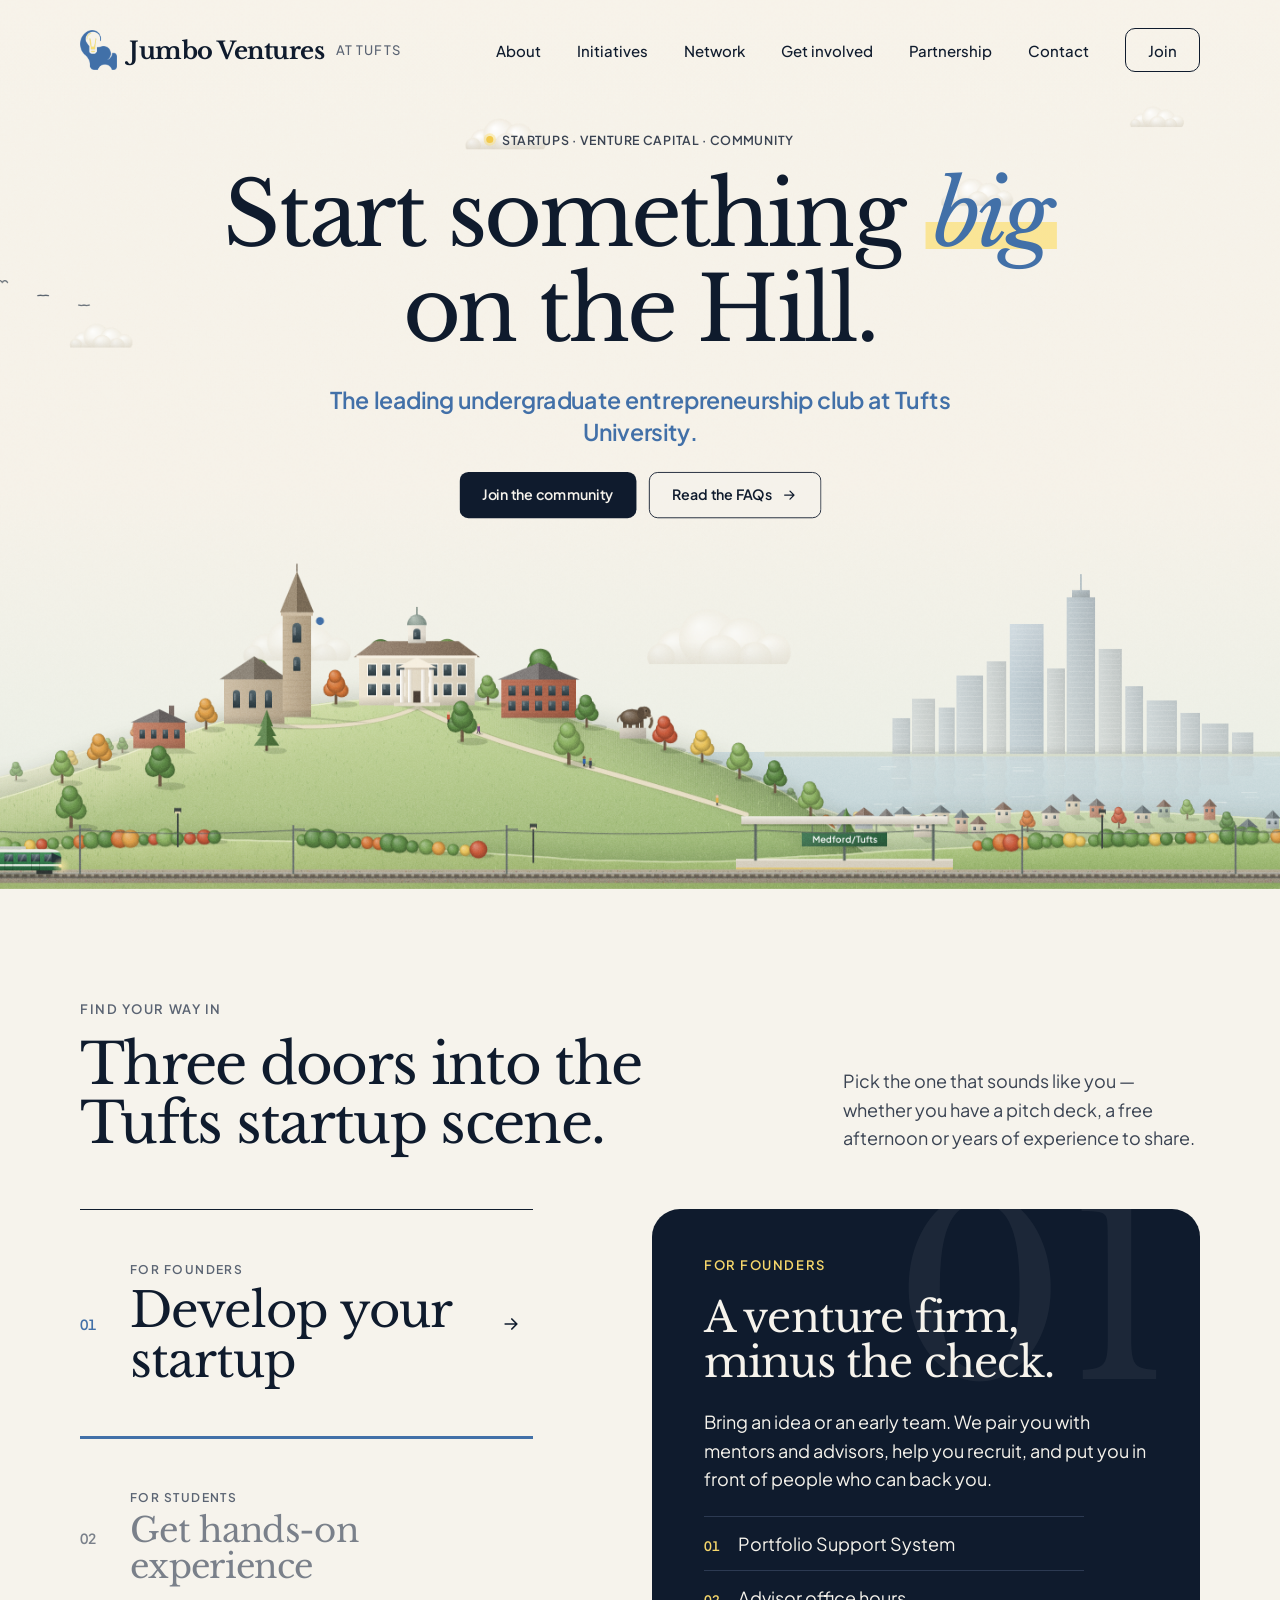
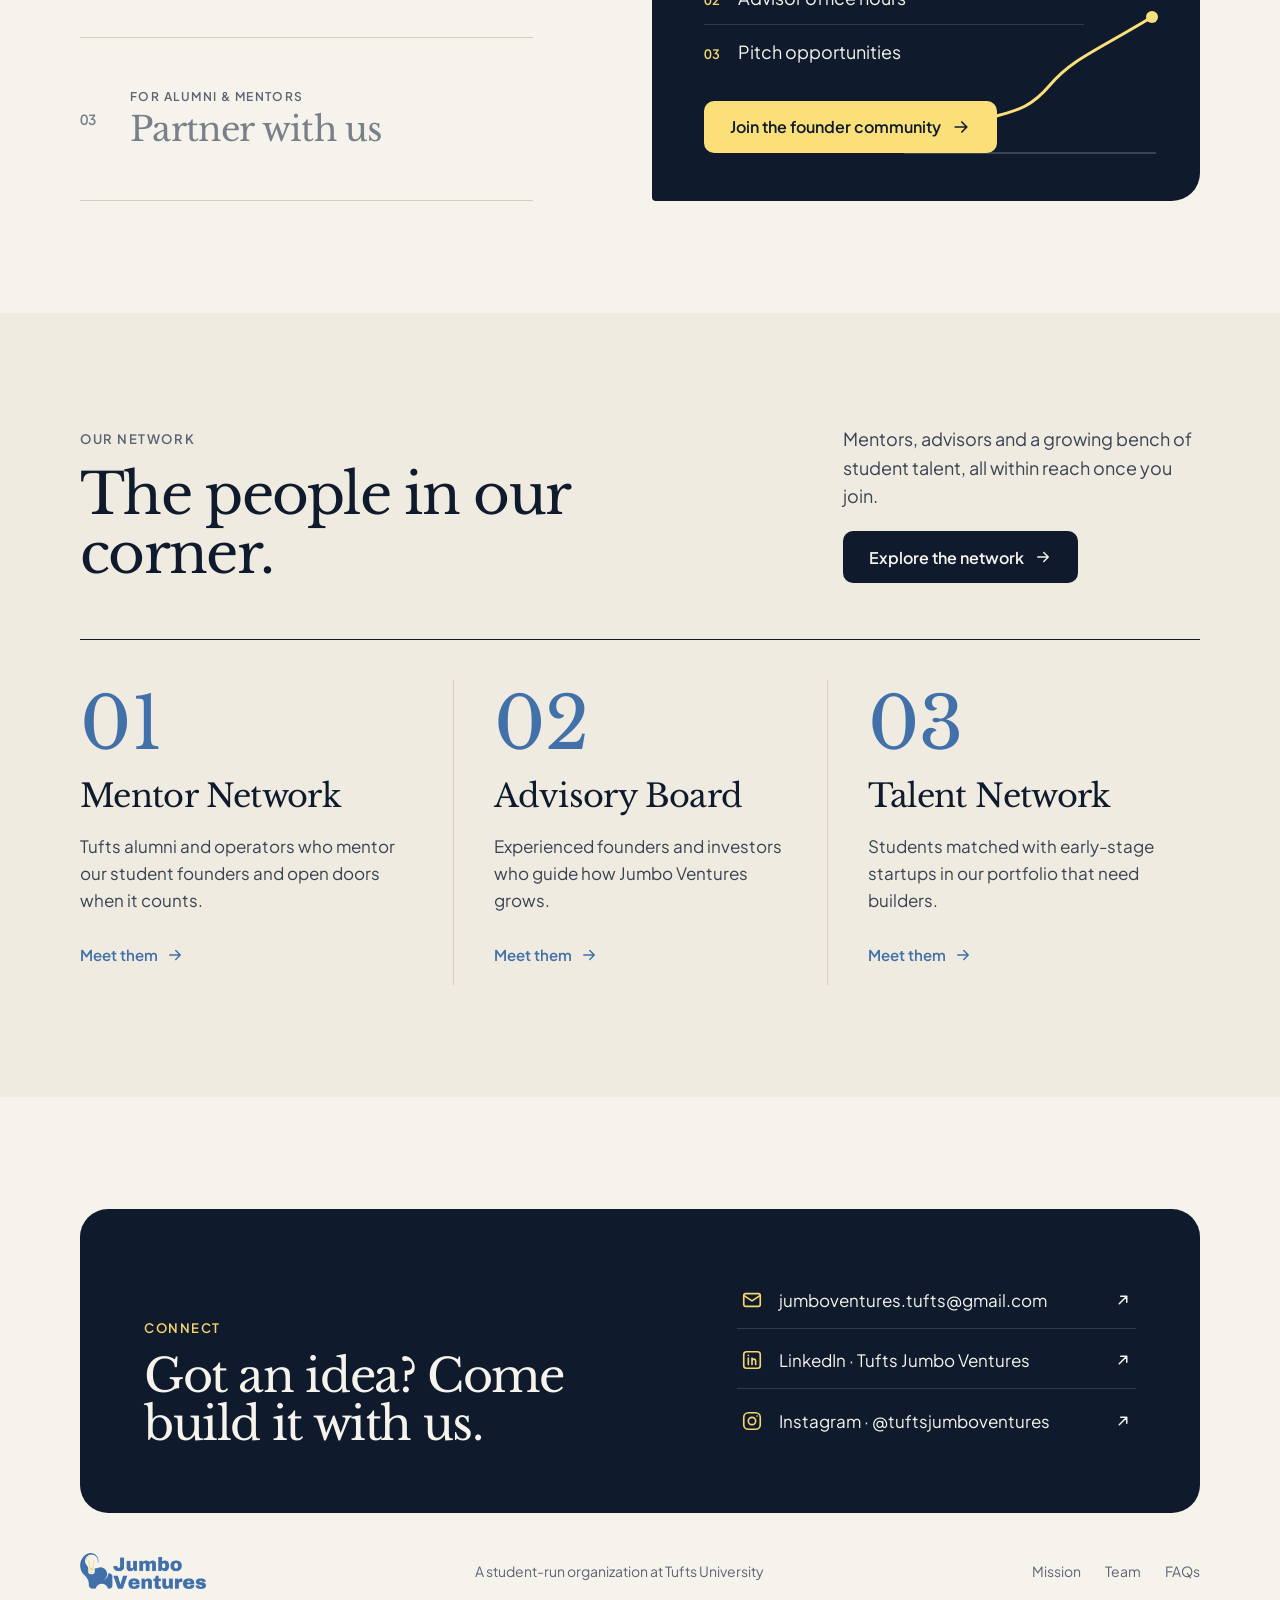
==== index.html @ 6f0d740e "Launch redesigned Jumbo Ventures site Animated home page with the Tufts landscape hero, FAQ page and" ====
<!doctype html>
<html lang="en">
<head>
<meta charset="utf-8">
<meta name="viewport" content="width=device-width, initial-scale=1">
<title>Jumbo Ventures — Start something big on the Hill</title>
<meta name="description" content="Jumbo Ventures is the leading undergraduate entrepreneurship club at Tufts University.">
<meta property="og:title" content="Jumbo Ventures">
<meta property="og:description" content="The leading undergraduate entrepreneurship club at Tufts University.">
<link rel="icon" type="image/png" href="assets/jv-mark.png">
<link rel="preconnect" href="https://fonts.googleapis.com">
<link rel="preconnect" href="https://fonts.gstatic.com" crossorigin>
<link rel="stylesheet" href="https://fonts.googleapis.com/css2?family=Libre+Baskerville:ital,wght@0,400;0,700;1,400&family=Plus+Jakarta+Sans:wght@400;500;600;700&display=swap">
<link rel="stylesheet" href="assets/styles.css">
</head>
<body>

<header class="site-header overlay fade">
<a class="brand" href="index.html"><img src="assets/jv-mark.png" alt="" width="37" height="40"><span class="brand-name">Jumbo Ventures</span><span class="brand-tag">at Tufts</span></a>
<button class="menu-btn" type="button" aria-label="Menu" aria-expanded="false" aria-controls="site-nav"><svg width="20" height="20" viewBox="0 0 24 24" fill="none" stroke="currentColor" stroke-width="2" stroke-linecap="round" aria-hidden="true"><path d="M4 8h16M4 16h16"/></svg></button>
<nav class="nav" id="site-nav" aria-label="Primary">
<a href="https://www.jumboventurestufts.org/about/mission">About</a>
<a href="https://www.jumboventurestufts.org/initatives/fireside-chats">Initiatives</a>
<a href="network.html">Network</a>
<a href="faq.html">Get involved</a>
<a href="https://www.jumboventurestufts.org/partnership/partnering-with-jumbo-ventures">Partnership</a>
<a href="#connect">Contact</a>
<a class="nav-cta" href="#paths">Join</a>
</nav>
</header>

<main>
<section class="hero" aria-label="Introduction">
<div class="hero-stage">
<div class="scene-wrap"><canvas id="scene" role="img" aria-label="Illustration: Tufts' Walnut Hill in early fall with Goddard Chapel, Ballou Hall and the Jumbo statue, students walking the paths, the Boston skyline reflected in the river, and a Green Line trolley pulling into Medford/Tufts"></canvas></div>
<div class="hero-copy">
<div class="hero-eyebrow rise" style="animation-delay: .1s;"><span class="dot"></span>Startups · Venture capital · Community</div>
<h1><span class="word rise" style="animation-delay: .2s;">Start&nbsp;</span><span class="word rise" style="animation-delay: .3s;">something&nbsp;</span><span class="word rise big" style="animation-delay: .42s;">big</span><br><span class="roller rise" style="animation-delay: .6s;" aria-hidden="true"><span class="roller-track"><span>on the Hill.</span><span>at Tufts.</span><span>in your dorm room.</span><span>in Boston.</span><span>between classes.</span><span>on the Hill.</span></span></span><span class="sr-only" id="roller-live" aria-live="polite">on the Hill.</span></h1>
<p class="hero-sub rise" style="animation-delay: .9s;">The leading undergraduate entrepreneurship club at Tufts University.</p>
<div class="cta-row rise" style="animation-delay: 1.05s;">
<a class="btn btn-dark" href="#paths">Join the community</a>
<a class="btn btn-ghost" href="faq.html">Read the FAQs <svg width="18" height="18" viewBox="0 0 24 24" fill="none" stroke="currentColor" stroke-width="2" stroke-linecap="round" stroke-linejoin="round" aria-hidden="true"><path d="M5 12h14M13 6l6 6-6 6"/></svg></a>
</div>
</div>
</div>
</section>

<section class="section" id="paths" aria-labelledby="paths-title">
<div class="section-head">
<div>
<div class="eyebrow">Find your way in</div>
<h2 class="display h2" id="paths-title">Three doors into the Tufts startup scene.</h2>
</div>
<div><p class="lede">Pick the one that sounds like you — whether you have a pitch deck, a free afternoon or years of experience to share.</p></div>
</div>
<div class="paths-grid">
<div class="path-list" role="tablist" aria-label="Who you are">
<button class="path-row is-active" type="button" role="tab" id="tab-0" aria-controls="panel-0" aria-selected="true"><span class="num">01</span><span class="labels"><span class="who">For founders</span><span class="title">Develop your startup</span></span><span class="arrow"><svg width="20" height="20" viewBox="0 0 24 24" fill="none" stroke="currentColor" stroke-width="2" stroke-linecap="round" stroke-linejoin="round" aria-hidden="true"><path d="M5 12h14M13 6l6 6-6 6"/></svg></span><span class="bar"></span></button>
<button class="path-row" type="button" role="tab" id="tab-1" aria-controls="panel-1" aria-selected="false" tabindex="-1"><span class="num">02</span><span class="labels"><span class="who">For students</span><span class="title">Get hands-on experience</span></span><span class="arrow"><svg width="20" height="20" viewBox="0 0 24 24" fill="none" stroke="currentColor" stroke-width="2" stroke-linecap="round" stroke-linejoin="round" aria-hidden="true"><path d="M5 12h14M13 6l6 6-6 6"/></svg></span><span class="bar"></span></button>
<button class="path-row" type="button" role="tab" id="tab-2" aria-controls="panel-2" aria-selected="false" tabindex="-1"><span class="num">03</span><span class="labels"><span class="who">For alumni &amp; mentors</span><span class="title">Partner with us</span></span><span class="arrow"><svg width="20" height="20" viewBox="0 0 24 24" fill="none" stroke="currentColor" stroke-width="2" stroke-linecap="round" stroke-linejoin="round" aria-hidden="true"><path d="M5 12h14M13 6l6 6-6 6"/></svg></span><span class="bar"></span></button>
</div>
<div class="path-panels">
<div class="panel panel-0 is-active" id="panel-0" role="tabpanel" aria-labelledby="tab-0">
<span class="bignum" aria-hidden="true">01</span>
<svg class="art" aria-hidden="true" width="260" height="150" viewBox="0 0 260 150"><path class="draw" d="M4 140 C 40 132, 60 120, 86 112 S 128 104, 150 78 S 196 44, 252 10" fill="none" stroke="#FBE07A" stroke-width="3" stroke-linecap="round"/><circle cx="252" cy="10" r="6" fill="#FBE07A"/><path class="draw" d="M4 146 H 256" fill="none" stroke="rgba(246,243,236,0.25)" stroke-width="1.5"/></svg>
<div class="kicker">For founders</div>
<h3>A venture firm, minus the check.</h3>
<p>Bring an idea or an early team. We pair you with mentors and advisors, help you recruit, and put you in front of people who can back you.</p>
<ul><li><span>01</span>Portfolio Support System</li><li><span>02</span>Advisor office hours</li><li><span>03</span>Pitch opportunities</li></ul>
<a class="btn" href="https://www.jumboventurestufts.org/get-involved/founder-community">Join the founder community <svg width="20" height="20" viewBox="0 0 24 24" fill="none" stroke="currentColor" stroke-width="2" stroke-linecap="round" stroke-linejoin="round" aria-hidden="true"><path d="M5 12h14M13 6l6 6-6 6"/></svg></a>
</div>
<div class="panel panel-1" id="panel-1" role="tabpanel" aria-labelledby="tab-1" hidden>
<span class="bignum" aria-hidden="true">02</span>
<svg class="art" aria-hidden="true" width="260" height="150" viewBox="0 0 260 150"><g fill="none" stroke="#0F1B2D" stroke-width="2" stroke-linecap="round"><path class="draw" d="M30 110 L100 50 L170 96 L236 36"/><path class="draw" d="M100 50 L150 20 M170 96 L210 130 M30 110 L70 140"/></g><g fill="#0F1B2D"><circle cx="30" cy="110" r="7"/><circle cx="100" cy="50" r="9"/><circle cx="170" cy="96" r="7"/><circle cx="236" cy="36" r="10"/><circle cx="150" cy="20" r="5"/><circle cx="210" cy="130" r="5"/><circle cx="70" cy="140" r="5"/></g><circle cx="236" cy="36" r="4" fill="#FBE07A"/></svg>
<div class="kicker">For students</div>
<h3>Learn by building with real startups.</h3>
<p>Not ready to found? Join the Talent Network and get matched with early-stage companies in our portfolio that need designers, engineers and operators.</p>
<ul><li><span>01</span>Talent Network matching</li><li><span>02</span>Workshops &amp; Fireside Chats</li><li><span>03</span>Trips to startup hubs</li></ul>
<a class="btn" href="https://www.jumboventurestufts.org/initatives/talent-network">Join the talent network <svg width="20" height="20" viewBox="0 0 24 24" fill="none" stroke="currentColor" stroke-width="2" stroke-linecap="round" stroke-linejoin="round" aria-hidden="true"><path d="M5 12h14M13 6l6 6-6 6"/></svg></a>
</div>
<div class="panel panel-2" id="panel-2" role="tabpanel" aria-labelledby="tab-2" hidden>
<span class="bignum" aria-hidden="true">03</span>
<svg class="art" aria-hidden="true" width="260" height="150" viewBox="0 0 260 150"><g fill="none" stroke-linecap="round"><path class="draw" d="M24 120 C 70 20, 190 20, 236 120" stroke="#FBE07A" stroke-width="3"/><path class="draw" d="M10 128 H 250" stroke="rgba(255,255,255,0.35)" stroke-width="1.5"/></g><circle cx="24" cy="120" r="9" fill="#F6F3EC"/><circle cx="236" cy="120" r="9" fill="#F6F3EC"/><circle cx="130" cy="45" r="5" fill="#FBE07A"/></svg>
<div class="kicker">For alumni &amp; mentors</div>
<h3>Be the bridge you wish you had.</h3>
<p>Share what you have learned: speak at a Fireside Chat, advise a student team, or join our Mentor Network and Advisory Board.</p>
<ul><li><span>01</span>Mentor Network</li><li><span>02</span>Advisory Board</li><li><span>03</span>Speaking &amp; hosting</li></ul>
<a class="btn" href="https://www.jumboventurestufts.org/partnership/partnering-with-jumbo-ventures">Partner with Jumbo Ventures <svg width="20" height="20" viewBox="0 0 24 24" fill="none" stroke="currentColor" stroke-width="2" stroke-linecap="round" stroke-linejoin="round" aria-hidden="true"><path d="M5 12h14M13 6l6 6-6 6"/></svg></a>
</div>
</div>
</div>
</section>

<section class="section" style="background: var(--sand);" aria-labelledby="network-title">
<div class="section-head">
<div>
<div class="eyebrow">Our network</div>
<h2 class="display h2" id="network-title">The people in our corner.</h2>
</div>
<div>
<p class="lede">Mentors, advisors and a growing bench of student talent, all within reach once you join.</p>
<a class="btn btn-dark" href="network.html">Explore the network <svg width="18" height="18" viewBox="0 0 24 24" fill="none" stroke="currentColor" stroke-width="2" stroke-linecap="round" stroke-linejoin="round" aria-hidden="true"><path d="M5 12h14M13 6l6 6-6 6"/></svg></a>
</div>
</div>
<div class="network-cols">
<a class="network-col" href="network.html"><span class="n">01</span><span class="name">Mentor Network</span><span class="desc">Tufts alumni and operators who mentor our student founders and open doors when it counts.</span><span class="more">Meet them <svg width="18" height="18" viewBox="0 0 24 24" fill="none" stroke="currentColor" stroke-width="2" stroke-linecap="round" stroke-linejoin="round" aria-hidden="true"><path d="M5 12h14M13 6l6 6-6 6"/></svg></span></a>
<a class="network-col" href="network.html"><span class="n">02</span><span class="name">Advisory Board</span><span class="desc">Experienced founders and investors who guide how Jumbo Ventures grows.</span><span class="more">Meet them <svg width="18" height="18" viewBox="0 0 24 24" fill="none" stroke="currentColor" stroke-width="2" stroke-linecap="round" stroke-linejoin="round" aria-hidden="true"><path d="M5 12h14M13 6l6 6-6 6"/></svg></span></a>
<a class="network-col" href="network.html"><span class="n">03</span><span class="name">Talent Network</span><span class="desc">Students matched with early-stage startups in our portfolio that need builders.</span><span class="more">Meet them <svg width="18" height="18" viewBox="0 0 24 24" fill="none" stroke="currentColor" stroke-width="2" stroke-linecap="round" stroke-linejoin="round" aria-hidden="true"><path d="M5 12h14M13 6l6 6-6 6"/></svg></span></a>
</div>
</section>

<div class="spacer-top"></div>
<section class="band" id="connect" aria-labelledby="connect-title">
<div>
<div class="eyebrow">Connect</div>
<h2 class="display" id="connect-title">Got an idea? Come build it with us.</h2>
</div>
<div>
<a href="mailto:jumboventures.tufts@gmail.com"><svg width="22" height="22" viewBox="0 0 24 24" fill="none" stroke="#F5D66B" stroke-width="1.8" stroke-linecap="round" stroke-linejoin="round" aria-hidden="true"><rect x="3" y="5" width="18" height="14" rx="2"/><path d="M3 7l9 6 9-6"/></svg><span>jumboventures.tufts@gmail.com</span><svg width="18" height="18" viewBox="0 0 24 24" fill="none" stroke="currentColor" stroke-width="2" stroke-linecap="round" stroke-linejoin="round" aria-hidden="true"><path d="M7 17L17 7M9 7h8v8"/></svg></a>
<a href="https://www.linkedin.com/company/tufts-jumbo-ventures/"><svg width="22" height="22" viewBox="0 0 24 24" fill="none" stroke="#F5D66B" stroke-width="1.8" stroke-linecap="round" stroke-linejoin="round" aria-hidden="true"><rect x="3" y="3" width="18" height="18" rx="3"/><path d="M8 10v7M8 7v.01M12 17v-4a2 2 0 0 1 4 0v4M12 10v7"/></svg><span>LinkedIn · Tufts Jumbo Ventures</span><svg width="18" height="18" viewBox="0 0 24 24" fill="none" stroke="currentColor" stroke-width="2" stroke-linecap="round" stroke-linejoin="round" aria-hidden="true"><path d="M7 17L17 7M9 7h8v8"/></svg></a>
<a href="https://www.instagram.com/tuftsjumboventures/"><svg width="22" height="22" viewBox="0 0 24 24" fill="none" stroke="#F5D66B" stroke-width="1.8" stroke-linecap="round" stroke-linejoin="round" aria-hidden="true"><rect x="3" y="3" width="18" height="18" rx="5"/><circle cx="12" cy="12" r="4"/><path d="M17.5 6.5v.01"/></svg><span>Instagram · @tuftsjumboventures</span><svg width="18" height="18" viewBox="0 0 24 24" fill="none" stroke="currentColor" stroke-width="2" stroke-linecap="round" stroke-linejoin="round" aria-hidden="true"><path d="M7 17L17 7M9 7h8v8"/></svg></a>
</div>
</section>
</main>

<footer class="site-footer">
<img src="assets/jv-logo.png" alt="Jumbo Ventures" width="126" height="36">
<span>A student-run organization at Tufts University</span>
<nav aria-label="Footer"><a href="https://www.jumboventurestufts.org/about/mission">Mission</a><a href="https://www.jumboventurestufts.org/about/team">Team</a><a href="faq.html">FAQs</a></nav>
</footer>

<script src="assets/scene.js"></script>
<script src="assets/site.js"></script>
</body>
</html>
---- assets/styles.css ----
/* Jumbo Ventures — shared styles */
:root {
  --ink: #0F1B2D;
  --ivory: #F6F3EC;
  --paper: #FFFFFF;
  --sand: #EFEBE1;
  --muted: #3A4352;
  --sub: #5B6473;
  --faint: #7A808A;
  --line: #D6CFBF;
  --line-soft: #E2DCCF;
  --accent: #4270A8;
  --accent-hover: #2F5585;
  --yellow: #FBE07A;
  --yellow-ink: #F5D66B;
  --serif: 'Libre Baskerville', Georgia, serif;
  --sans: 'Object Sans', 'Plus Jakarta Sans', system-ui, sans-serif;
  --gutter: 80px;
}
@media (max-width: 900px) { :root { --gutter: 20px; } }

*, *::before, *::after { box-sizing: border-box; }
html { scroll-behavior: smooth; }
body { margin: 0; background: var(--ivory); color: var(--ink); font-family: var(--sans); -webkit-font-smoothing: antialiased; }
a { color: var(--accent); }
a:hover { color: var(--accent-hover); }
img { display: block; max-width: 100%; }
button { font-family: inherit; }
:focus-visible { outline: 3px solid var(--accent); outline-offset: 3px; border-radius: 4px; }
.sr-only { position: absolute; width: 1px; height: 1px; overflow: hidden; clip: rect(0 0 0 0); white-space: nowrap; }

/* ---------- motion ---------- */
@keyframes jvRise { from { opacity: 0; transform: translateY(28px); } to { opacity: 1; transform: none; } }
@keyframes jvFade { from { opacity: 0; } to { opacity: 1; } }
@keyframes jvPanel { from { opacity: 0; transform: translateY(18px) scale(.985); } to { opacity: 1; transform: none; } }
@keyframes jvDraw { to { stroke-dashoffset: 0; } }
.rise { animation: jvRise .9s cubic-bezier(.2,.7,.2,1) both; }
.fade { animation: jvFade 1.4s ease both; }
.draw { stroke-dasharray: 440; stroke-dashoffset: 440; }
.panel.is-active .draw { animation: jvDraw 1.6s cubic-bezier(.4,0,.2,1) .15s forwards; }
@media (prefers-reduced-motion: reduce) {
  .rise, .fade, .panel { animation: none !important; }
  .draw { stroke-dashoffset: 0; }
  .panel.is-active .draw { animation: none; }
  html { scroll-behavior: auto; }
}

/* ---------- header ---------- */
.site-header { position: relative; z-index: 10; display: flex; align-items: center; justify-content: space-between; padding: 28px var(--gutter); }
.site-header.overlay { position: absolute; top: 0; left: 0; right: 0; }
.site-header.ruled { border-bottom: 1px solid var(--line-soft); }
.brand { display: flex; align-items: center; gap: 12px; text-decoration: none; color: var(--ink); }
.brand:hover { color: var(--ink); }
.brand img { width: 37px; height: 40px; }
.brand-name { font-family: var(--serif); font-size: 24px; font-weight: 700; letter-spacing: -0.02em; }
.brand-tag { font-size: 13px; font-weight: 500; letter-spacing: .08em; text-transform: uppercase; color: var(--sub); }
.nav { display: flex; align-items: center; gap: 36px; font-size: 15px; font-weight: 500; }
.nav a { color: var(--ink); text-decoration: none; }
.nav a:hover { color: var(--accent); }
.nav a[aria-current="page"] { color: var(--accent); }
.nav .nav-cta { display: inline-flex; align-items: center; min-height: 44px; padding: 0 22px; border-radius: 10px; border: 1px solid var(--ink); }
.menu-btn { display: none; align-items: center; justify-content: center; width: 44px; height: 44px; border: 1px solid var(--ink); border-radius: 10px; background: transparent; color: var(--ink); cursor: pointer; }
@media (max-width: 900px) {
  .site-header { padding: 16px var(--gutter); }
  .brand img { width: 30px; height: 33px; }
  .brand-name { font-size: 19px; }
  .brand-tag { display: none; }
  .menu-btn { display: flex; }
  .nav { display: none; position: absolute; top: 100%; left: var(--gutter); right: var(--gutter); flex-direction: column; align-items: stretch; gap: 0; padding: 8px 20px; background: var(--paper); border: 1px solid var(--line-soft); border-radius: 16px; box-shadow: 0 18px 40px rgba(15,27,45,.12); }
  .nav.is-open { display: flex; }
  .nav a { display: flex; align-items: center; min-height: 48px; border-bottom: 1px solid var(--line-soft); }
  .nav a:last-child { border-bottom: none; }
  .nav .nav-cta { border: none; padding: 0; border-radius: 0; }
}

/* ---------- common type ---------- */
.eyebrow { font-size: 13px; font-weight: 600; letter-spacing: .12em; text-transform: uppercase; color: var(--sub); }
.display { margin: 0; font-family: var(--serif); font-weight: 400; letter-spacing: -0.03em; line-height: 1.05; }
.h2 { font-size: clamp(38px, 4.4vw, 64px); }
.lede { margin: 0; font-size: 18px; line-height: 1.6; color: var(--muted); }
.btn { display: inline-flex; align-items: center; gap: 10px; min-height: 52px; padding: 0 26px; border-radius: 10px; font-size: 16px; font-weight: 600; text-decoration: none; }
.btn-dark { background: var(--ink); color: var(--ivory); }
.btn-dark:hover { color: var(--ivory); background: #1D2C44; }
.btn-ghost { border: 1px solid var(--ink); color: var(--ink); background: rgba(246,243,236,.7); }
.btn-ghost:hover { color: var(--ink); background: var(--paper); }
.section { padding: 112px var(--gutter); }
.section-head { display: grid; grid-template-columns: repeat(12, minmax(0, 1fr)); column-gap: 24px; align-items: end; margin-bottom: 56px; }
.section-head > :first-child { grid-column: span 7; display: flex; flex-direction: column; gap: 18px; }
.section-head > :last-child { grid-column: 9 / span 4; display: flex; flex-direction: column; align-items: flex-start; gap: 20px; }
@media (max-width: 900px) {
  .section { padding: 72px var(--gutter); }
  .section-head { display: flex; flex-direction: column; align-items: stretch; gap: 20px; margin-bottom: 36px; }
}

/* ---------- hero ---------- */
.hero { position: relative; overflow: hidden; background: #F7F3EA; }
.hero-stage { position: relative; width: 1440px; height: 1000px; transform-origin: 0 0; }
.scene-wrap { position: absolute; inset: 0; }
#scene { position: absolute; left: 0; top: 0; width: 1440px; height: 1000px; display: block; }
.hero-copy { position: absolute; left: 0; top: 0; width: 1440px; padding-top: 148px; display: flex; flex-direction: column; align-items: center; gap: 26px; text-align: center; }
.hero-eyebrow { display: inline-flex; align-items: center; gap: 10px; font-size: 14px; font-weight: 600; letter-spacing: .06em; text-transform: uppercase; color: var(--muted); }
.hero-eyebrow .dot { width: 8px; height: 8px; border-radius: 50%; background: #F2C94C; box-shadow: 0 0 0 3px rgba(251,224,122,.45); }
.hero h1 { margin: 0; font-family: var(--serif); font-size: 100px; line-height: 1; font-weight: 400; letter-spacing: -0.035em; }
.hero h1 .word { display: inline-block; }
.big { font-style: italic; color: var(--accent); padding: 0 .08em; background: linear-gradient(to bottom, transparent 58%, rgba(251,224,122,.75) 58%, rgba(251,224,122,.75) 88%, transparent 88%); }
.roller { display: inline-block; vertical-align: top; height: 1.14em; overflow: hidden; -webkit-mask-image: linear-gradient(to bottom, transparent 0, #000 7%, #000 93%, transparent 100%); mask-image: linear-gradient(to bottom, transparent 0, #000 7%, #000 93%, transparent 100%); }
.roller-track { display: flex; flex-direction: column; align-items: center; transition: transform .75s cubic-bezier(.7,0,.2,1); }
.roller-track.snap { transition: none; }
.roller-track span { display: block; height: 1.14em; line-height: 1.14em; white-space: nowrap; }
.hero-sub { margin: 0; max-width: 720px; font-size: 26px; line-height: 1.4; font-weight: 600; letter-spacing: -0.01em; color: var(--accent); }
.cta-row { display: flex; gap: 14px; }
@media (max-width: 899px) {
  .hero-stage { width: auto; height: auto; transform: none !important; display: flex; flex-direction: column; }
  .scene-wrap { order: 2; }
  .hero { height: auto !important; }
  .hero-copy { position: relative; width: auto; padding: 116px var(--gutter) 28px; gap: 20px; }
  .hero h1 { font-size: clamp(40px, 11vw, 56px); }
  .hero-eyebrow { font-size: 12px; }
  .hero-sub { font-size: 19px; }
  .cta-row { flex-direction: column; align-self: stretch; }
  .cta-row .btn { justify-content: center; }
  .scene-wrap { position: relative; inset: auto; aspect-ratio: 1440 / 470; overflow: hidden; }
  #scene { top: auto; bottom: 0; width: 100%; height: auto; aspect-ratio: 1440 / 1000; }
}

/* ---------- paths (tabs) ---------- */
.paths-grid { display: grid; grid-template-columns: repeat(12, minmax(0, 1fr)); column-gap: 24px; min-height: 560px; }
.path-list { grid-column: span 5; display: flex; flex-direction: column; border-top: 1px solid var(--ink); }
.path-row { position: relative; flex-grow: 1; display: flex; align-items: center; gap: 22px; padding: 24px 0; border: none; border-bottom: 1px solid var(--line); background: none; text-align: left; cursor: pointer; color: var(--faint); }
.path-row .num { width: 28px; flex-shrink: 0; font-size: 14px; font-weight: 600; font-variant-numeric: tabular-nums; }
.path-row .labels { flex-grow: 1; display: flex; flex-direction: column; gap: 8px; }
.path-row .who { font-size: 12px; font-weight: 600; letter-spacing: .12em; text-transform: uppercase; color: var(--sub); }
.path-row .title { font-family: var(--serif); font-size: 34px; line-height: 1.05; letter-spacing: -0.02em; transition: font-size .35s ease, color .3s ease; }
.path-row .arrow { display: flex; align-items: center; justify-content: center; width: 44px; height: 44px; flex-shrink: 0; opacity: 0; transform: translateX(-12px); transition: transform .35s ease, opacity .35s ease; color: var(--ink); }
.path-row .bar { position: absolute; left: 0; right: 0; bottom: -1px; height: 3px; background: var(--accent); transform: scaleX(0); transform-origin: left center; transition: transform .55s cubic-bezier(.2,.7,.2,1); }
.path-row:hover .title { color: var(--ink); }
.path-row.is-active { color: var(--ink); }
.path-row.is-active .num { color: var(--accent); }
.path-row.is-active .title { font-size: 48px; }
.path-row.is-active .arrow { opacity: 1; transform: none; }
.path-row.is-active .bar { transform: scaleX(1); }
.path-panels { grid-column: 7 / span 6; position: relative; }
.panel { display: none; position: relative; height: 100%; min-height: 560px; overflow: hidden; flex-direction: column; gap: 22px; padding: 48px 52px; border-radius: 28px 28px 28px 4px; }
.panel.is-active { display: flex; animation: jvPanel .6s cubic-bezier(.2,.7,.2,1) both; }
.panel .bignum { position: absolute; right: 28px; top: -34px; font-family: var(--serif); font-size: 240px; line-height: 1; pointer-events: none; }
.panel .art { position: absolute; right: 40px; bottom: 44px; }
.panel .kicker { position: relative; font-size: 13px; font-weight: 600; letter-spacing: .12em; text-transform: uppercase; }
.panel h3 { position: relative; margin: 0; max-width: 520px; font-family: var(--serif); font-size: 42px; line-height: 1.08; font-weight: 400; letter-spacing: -0.02em; }
.panel p { position: relative; margin: 0; max-width: 480px; font-size: 18px; line-height: 1.6; }
.panel ul { position: relative; margin: 0; padding: 0; list-style: none; max-width: 380px; }
.panel li { display: flex; align-items: baseline; gap: 18px; padding: 14px 0; border-top: 1px solid; font-size: 18px; line-height: 1.4; }
.panel li span { font-size: 13px; font-weight: 600; font-variant-numeric: tabular-nums; }
.panel .btn { position: relative; margin-top: auto; align-self: flex-start; }
.panel-0 { background: var(--ink); color: var(--ivory); }
.panel-0 .kicker, .panel-0 li span { color: var(--yellow-ink); }
.panel-0 li { border-color: #2C3A52; }
.panel-0 .bignum { color: rgba(246,243,236,.06); }
.panel-0 .btn { background: var(--yellow); color: var(--ink); }
.panel-1 { background: var(--yellow); color: var(--ink); }
.panel-1 .kicker, .panel-1 li span { color: #6B5510; }
.panel-1 li { border-color: rgba(15,27,45,.18); }
.panel-1 .bignum { color: rgba(15,27,45,.07); }
.panel-1 .btn { background: var(--ink); color: var(--ivory); }
.panel-2 { background: var(--accent); color: #FFFFFF; }
.panel-2 .kicker, .panel-2 li span { color: var(--yellow); }
.panel-2 li { border-color: rgba(255,255,255,.25); }
.panel-2 .bignum { color: rgba(255,255,255,.08); }
.panel-2 .btn { background: #FFFFFF; color: var(--ink); }
@media (max-width: 900px) {
  .paths-grid { display: flex; flex-direction: column; gap: 24px; min-height: 0; }
  .path-row { padding: 18px 0; }
  .path-row .title { font-size: 24px; }
  .path-row.is-active .title { font-size: 30px; }
  .panel { min-height: 0; padding: 32px 24px; }
  .panel .bignum { font-size: 150px; top: -20px; }
  .panel .art { display: none; }
  .panel h3 { font-size: 30px; }
}

/* ---------- network teaser ---------- */
.network-cols { display: grid; grid-template-columns: repeat(3, minmax(0, 1fr)); border-top: 1px solid var(--ink); padding-top: 40px; }
.network-col { display: flex; flex-direction: column; gap: 18px; padding: 8px 40px; color: var(--ink); text-decoration: none; }
.network-col:first-child { padding-left: 0; }
.network-col + .network-col { border-left: 1px solid var(--line); }
.network-col:hover { color: var(--ink); }
.network-col .n { font-family: var(--serif); font-size: 72px; line-height: 1; color: var(--accent); }
.network-col .name { font-family: var(--serif); font-size: 32px; line-height: 1.15; letter-spacing: -0.02em; }
.network-col .desc { font-size: 17px; line-height: 1.6; color: var(--muted); }
.network-col .more { display: inline-flex; align-items: center; gap: 8px; min-height: 44px; font-size: 15px; font-weight: 600; color: var(--accent); }
.network-col:hover .more svg { transform: translateX(4px); }
.network-col .more svg { transition: transform .25s ease; }
@media (max-width: 900px) {
  .network-cols { grid-template-columns: 1fr; padding-top: 0; }
  .network-col, .network-col:first-child { padding: 28px 0; }
  .network-col + .network-col { border-left: none; border-top: 1px solid var(--line); }
  .network-col .n { font-size: 52px; }
}

/* ---------- contact band + footer ---------- */
.band { margin: 0 var(--gutter); padding: 64px; border-radius: 28px; background: var(--ink); color: var(--ivory); display: grid; grid-template-columns: repeat(12, minmax(0, 1fr)); column-gap: 24px; align-items: end; }
.band > :first-child { grid-column: span 6; display: flex; flex-direction: column; gap: 16px; }
.band > :last-child { grid-column: 8 / span 5; display: flex; flex-direction: column; gap: 4px; }
.band .eyebrow { color: var(--yellow-ink); }
.band h2 { font-size: clamp(32px, 3.6vw, 52px); }
.band a { display: flex; align-items: center; gap: 16px; min-height: 56px; padding: 0 4px; border-bottom: 1px solid #2C3A52; color: var(--ivory); text-decoration: none; font-size: 17px; }
.band a:last-child { border-bottom: none; }
.band a:hover { color: var(--yellow); }
.band a span { flex-grow: 1; }
@media (max-width: 900px) {
  .band { display: flex; flex-direction: column; align-items: stretch; gap: 24px; padding: 32px 24px; border-radius: 22px; }
  .band a { font-size: 15px; }
}
.site-footer { display: flex; align-items: center; justify-content: space-between; gap: 24px; padding: 40px var(--gutter); font-size: 14px; color: var(--sub); }
.site-footer img { width: 126px; height: 36px; }
.site-footer nav { display: flex; gap: 24px; }
.site-footer nav a { color: var(--sub); text-decoration: none; }
.site-footer nav a:hover { color: var(--ink); }
@media (max-width: 900px) { .site-footer { flex-direction: column; align-items: flex-start; } }
.spacer-top { height: 112px; }
@media (max-width: 900px) { .spacer-top { height: 72px; } }

/* ---------- FAQ page ---------- */
.page-hero { display: grid; grid-template-columns: repeat(12, minmax(0, 1fr)); column-gap: 24px; padding: 104px var(--gutter) 72px; }
.page-hero > :first-child { grid-column: span 8; display: flex; flex-direction: column; gap: 24px; }
.page-hero h1 { font-size: clamp(52px, 6.6vw, 96px); line-height: 1; }
.crumbs { display: flex; align-items: center; gap: 10px; }
.crumbs .here { color: var(--accent); }
.ask-card { grid-column: 10 / span 3; align-self: end; display: flex; flex-direction: column; gap: 14px; padding: 28px; border-radius: 20px; background: var(--paper); border: 1px solid var(--line-soft); }
.ask-card .t { font-family: var(--serif); font-size: 22px; line-height: 1.25; }
.ask-card a { display: inline-flex; align-items: center; gap: 8px; min-height: 44px; font-size: 15px; font-weight: 600; text-decoration: none; }
.faq-grid { display: grid; grid-template-columns: repeat(12, minmax(0, 1fr)); column-gap: 24px; padding: 0 var(--gutter) 112px; }
.faq-toc { grid-column: span 3; display: flex; flex-direction: column; gap: 4px; padding-top: 8px; position: sticky; top: 24px; align-self: start; }
.faq-toc button { display: flex; align-items: flex-start; gap: 12px; min-height: 44px; padding: 10px 0; border: none; background: none; text-align: left; cursor: pointer; font-size: 15px; line-height: 1.4; color: var(--ink); }
.faq-toc button span:first-child { font-variant-numeric: tabular-nums; font-weight: 600; color: var(--accent); }
.faq-toc button:hover span:last-child { text-decoration: underline; }
.faq-list { grid-column: 5 / span 8; border-top: 1px solid var(--ink); }
.faq-item { border-bottom: 1px solid var(--line); }
.faq-q { display: flex; align-items: flex-start; gap: 28px; width: 100%; padding: 32px 0; border: none; background: none; text-align: left; cursor: pointer; color: var(--ink); }
.faq-q .n { width: 40px; flex-shrink: 0; padding-top: 8px; font-size: 14px; font-weight: 600; font-variant-numeric: tabular-nums; color: var(--accent); }
.faq-q .q { flex-grow: 1; font-family: var(--serif); font-size: 30px; line-height: 1.25; letter-spacing: -0.015em; }
.faq-q .icon { display: flex; align-items: center; justify-content: center; width: 44px; height: 44px; flex-shrink: 0; border-radius: 50%; border: 1px solid var(--ink); transition: transform .3s ease, background .3s ease; }
.faq-q[aria-expanded="true"] .icon { transform: rotate(45deg); background: var(--yellow); }
.faq-a { display: grid; grid-template-rows: 0fr; transition: grid-template-rows .4s cubic-bezier(.2,.7,.2,1); }
.faq-a > div { overflow: hidden; }
.faq-a p { margin: 0; max-width: 720px; padding: 0 72px 40px 68px; font-size: 19px; line-height: 1.65; color: var(--muted); }
.faq-item.is-open .faq-a { grid-template-rows: 1fr; }
@media (max-width: 900px) {
  .page-hero { display: flex; flex-direction: column; gap: 32px; padding: 48px var(--gutter) 40px; }
  .faq-grid { display: block; padding-bottom: 72px; }
  .faq-toc { display: none; }
  .faq-q { gap: 14px; padding: 22px 0; }
  .faq-q .n { width: 22px; padding-top: 5px; font-size: 13px; }
  .faq-q .q { font-size: 21px; }
  .faq-q .icon { width: 36px; height: 36px; }
  .faq-a p { padding: 0 0 28px 36px; font-size: 16px; }
}

/* ---------- network page ---------- */
.placeholder { margin: 0 var(--gutter); min-height: 520px; border: 1.5px dashed var(--line); border-radius: 20px; display: flex; align-items: center; justify-content: center; color: var(--faint); font-size: 15px; }
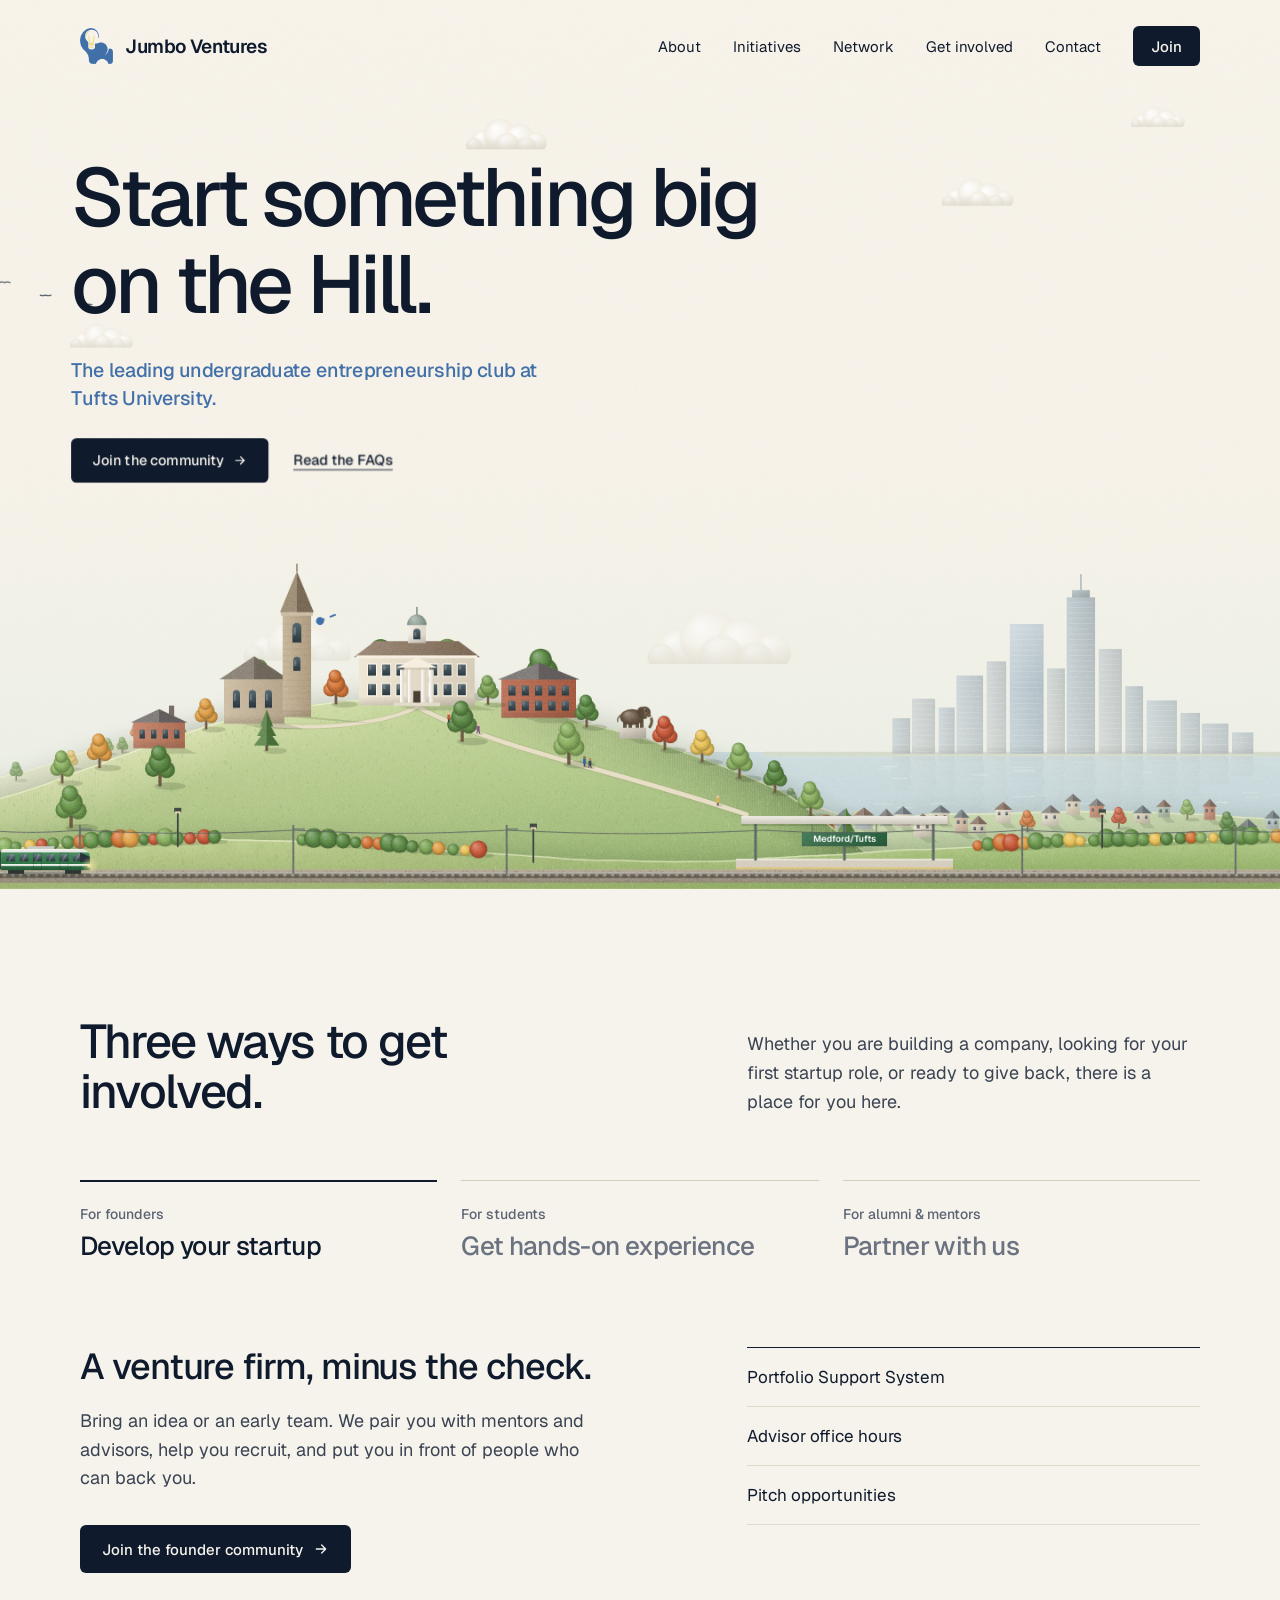
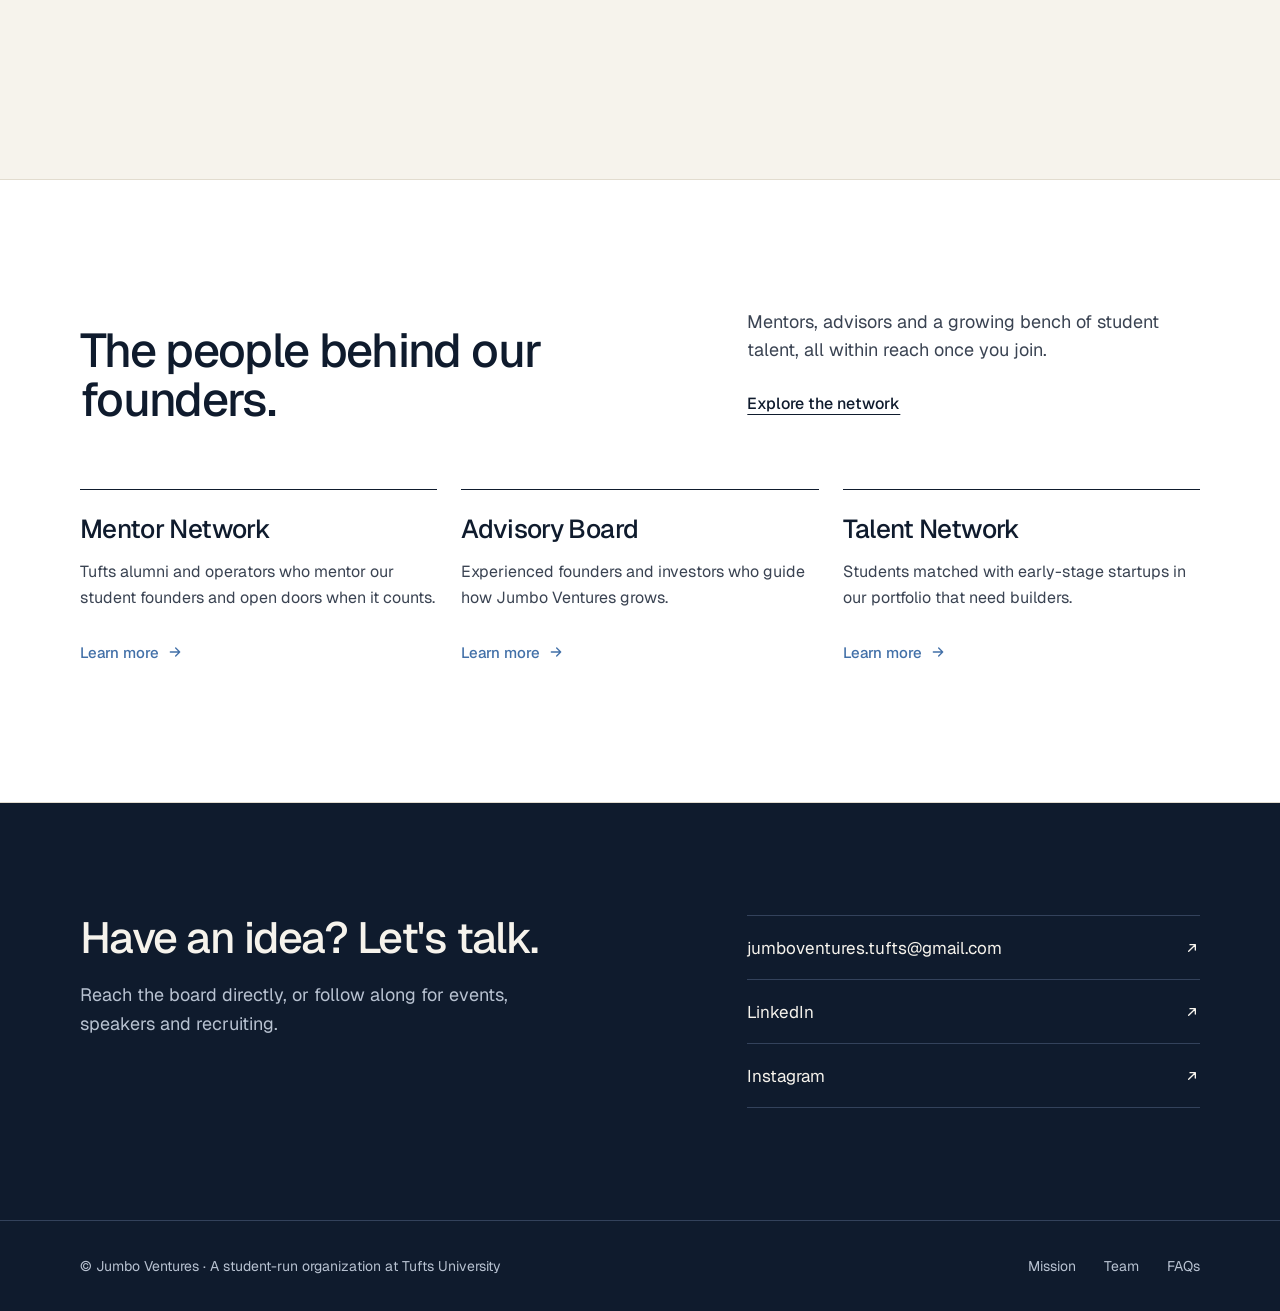
==== commit 83242c50: "Restyle site with a cleaner, more professional layout Left-aligned hero, Geist type, tabbed get-invo" ====
--- a/index.html
+++ b/index.html
@@ -5,26 +5,25 @@
 <meta name="viewport" content="width=device-width, initial-scale=1">
 <title>Jumbo Ventures — Start something big on the Hill</title>
 <meta name="description" content="Jumbo Ventures is the leading undergraduate entrepreneurship club at Tufts University.">
-<meta property="og:title" content="Jumbo Ventures">
-<meta property="og:description" content="The leading undergraduate entrepreneurship club at Tufts University.">
+<meta property="og:title" content="Jumbo Ventures — Start something big on the Hill">
+<meta property="og:description" content="Jumbo Ventures is the leading undergraduate entrepreneurship club at Tufts University.">
 <link rel="icon" type="image/png" href="assets/jv-mark.png">
 <link rel="preconnect" href="https://fonts.googleapis.com">
 <link rel="preconnect" href="https://fonts.gstatic.com" crossorigin>
-<link rel="stylesheet" href="https://fonts.googleapis.com/css2?family=Libre+Baskerville:ital,wght@0,400;0,700;1,400&family=Plus+Jakarta+Sans:wght@400;500;600;700&display=swap">
+<link rel="stylesheet" href="https://fonts.googleapis.com/css2?family=Geist:wght@300..700&display=swap">
 <link rel="stylesheet" href="assets/styles.css">
 </head>
 <body>
 
 <header class="site-header overlay fade">
-<a class="brand" href="index.html"><img src="assets/jv-mark.png" alt="" width="37" height="40"><span class="brand-name">Jumbo Ventures</span><span class="brand-tag">at Tufts</span></a>
+<a class="brand" href="index.html"><img src="assets/jv-mark.png" alt="" width="33" height="36"><span class="brand-name">Jumbo Ventures</span></a>
 <button class="menu-btn" type="button" aria-label="Menu" aria-expanded="false" aria-controls="site-nav"><svg width="20" height="20" viewBox="0 0 24 24" fill="none" stroke="currentColor" stroke-width="2" stroke-linecap="round" aria-hidden="true"><path d="M4 8h16M4 16h16"/></svg></button>
 <nav class="nav" id="site-nav" aria-label="Primary">
 <a href="https://www.jumboventurestufts.org/about/mission">About</a>
 <a href="https://www.jumboventurestufts.org/initatives/fireside-chats">Initiatives</a>
 <a href="network.html">Network</a>
 <a href="faq.html">Get involved</a>
-<a href="https://www.jumboventurestufts.org/partnership/partnering-with-jumbo-ventures">Partnership</a>
-<a href="#connect">Contact</a>
+<a href="#contact">Contact</a>
 <a class="nav-cta" href="#paths">Join</a>
 </nav>
 </header>
@@ -34,98 +33,66 @@
 <div class="hero-stage">
 <div class="scene-wrap"><canvas id="scene" role="img" aria-label="Illustration: Tufts' Walnut Hill in early fall with Goddard Chapel, Ballou Hall and the Jumbo statue, students walking the paths, the Boston skyline reflected in the river, and a Green Line trolley pulling into Medford/Tufts"></canvas></div>
 <div class="hero-copy">
-<div class="hero-eyebrow rise" style="animation-delay: .1s;"><span class="dot"></span>Startups · Venture capital · Community</div>
-<h1><span class="word rise" style="animation-delay: .2s;">Start&nbsp;</span><span class="word rise" style="animation-delay: .3s;">something&nbsp;</span><span class="word rise big" style="animation-delay: .42s;">big</span><br><span class="roller rise" style="animation-delay: .6s;" aria-hidden="true"><span class="roller-track"><span>on the Hill.</span><span>at Tufts.</span><span>in your dorm room.</span><span>in Boston.</span><span>between classes.</span><span>on the Hill.</span></span></span><span class="sr-only" id="roller-live" aria-live="polite">on the Hill.</span></h1>
-<p class="hero-sub rise" style="animation-delay: .9s;">The leading undergraduate entrepreneurship club at Tufts University.</p>
-<div class="cta-row rise" style="animation-delay: 1.05s;">
-<a class="btn btn-dark" href="#paths">Join the community</a>
-<a class="btn btn-ghost" href="faq.html">Read the FAQs <svg width="18" height="18" viewBox="0 0 24 24" fill="none" stroke="currentColor" stroke-width="2" stroke-linecap="round" stroke-linejoin="round" aria-hidden="true"><path d="M5 12h14M13 6l6 6-6 6"/></svg></a>
-</div>
+<h1><span class="line rise" style="animation-delay: .15s;">Start something big</span><br><span class="roller rise" style="animation-delay: .45s;" aria-hidden="true"><span class="roller-track"><span>on the Hill.</span><span>at Tufts.</span><span>in your dorm room.</span><span>in Boston.</span><span>between classes.</span><span>on the Hill.</span></span></span><span class="sr-only" id="roller-live" aria-live="polite">on the Hill.</span></h1>
+<p class="hero-sub rise" style="animation-delay: .75s;">The leading undergraduate entrepreneurship club at Tufts University.</p>
+<div class="cta-row rise" style="animation-delay: .9s;"><a class="btn" href="#paths">Join the community <svg width="16" height="16" viewBox="0 0 24 24" fill="none" stroke="currentColor" stroke-width="2" stroke-linecap="round" stroke-linejoin="round" aria-hidden="true"><path d="M5 12h14M13 6l6 6-6 6"/></svg></a><a class="tlink" href="faq.html">Read the FAQs</a></div>
 </div>
 </div>
 </section>
 
 <section class="section" id="paths" aria-labelledby="paths-title">
-<div class="section-head">
-<div>
-<div class="eyebrow">Find your way in</div>
-<h2 class="display h2" id="paths-title">Three doors into the Tufts startup scene.</h2>
+<div class="grid12 section-head">
+<h2 class="h2" id="paths-title">Three ways to get involved.</h2>
+<div><p class="lede">Whether you are building a company, looking for your first startup role, or ready to give back, there is a place for you here.</p></div>
 </div>
-<div><p class="lede">Pick the one that sounds like you — whether you have a pitch deck, a free afternoon or years of experience to share.</p></div>
-</div>
-<div class="paths-grid">
-<div class="path-list" role="tablist" aria-label="Who you are">
-<button class="path-row is-active" type="button" role="tab" id="tab-0" aria-controls="panel-0" aria-selected="true"><span class="num">01</span><span class="labels"><span class="who">For founders</span><span class="title">Develop your startup</span></span><span class="arrow"><svg width="20" height="20" viewBox="0 0 24 24" fill="none" stroke="currentColor" stroke-width="2" stroke-linecap="round" stroke-linejoin="round" aria-hidden="true"><path d="M5 12h14M13 6l6 6-6 6"/></svg></span><span class="bar"></span></button>
-<button class="path-row" type="button" role="tab" id="tab-1" aria-controls="panel-1" aria-selected="false" tabindex="-1"><span class="num">02</span><span class="labels"><span class="who">For students</span><span class="title">Get hands-on experience</span></span><span class="arrow"><svg width="20" height="20" viewBox="0 0 24 24" fill="none" stroke="currentColor" stroke-width="2" stroke-linecap="round" stroke-linejoin="round" aria-hidden="true"><path d="M5 12h14M13 6l6 6-6 6"/></svg></span><span class="bar"></span></button>
-<button class="path-row" type="button" role="tab" id="tab-2" aria-controls="panel-2" aria-selected="false" tabindex="-1"><span class="num">03</span><span class="labels"><span class="who">For alumni &amp; mentors</span><span class="title">Partner with us</span></span><span class="arrow"><svg width="20" height="20" viewBox="0 0 24 24" fill="none" stroke="currentColor" stroke-width="2" stroke-linecap="round" stroke-linejoin="round" aria-hidden="true"><path d="M5 12h14M13 6l6 6-6 6"/></svg></span><span class="bar"></span></button>
+<div class="tabs" role="tablist" aria-label="Who you are">
+<button class="path-row is-active" type="button" role="tab" id="tab-0" aria-controls="panel-0" aria-selected="true"><span class="bar"></span><span class="who">For founders</span><span class="title">Develop your startup</span></button>
+<button class="path-row" type="button" role="tab" id="tab-1" aria-controls="panel-1" aria-selected="false" tabindex="-1"><span class="bar"></span><span class="who">For students</span><span class="title">Get hands-on experience</span></button>
+<button class="path-row" type="button" role="tab" id="tab-2" aria-controls="panel-2" aria-selected="false" tabindex="-1"><span class="bar"></span><span class="who">For alumni &amp; mentors</span><span class="title">Partner with us</span></button>
 </div>
 <div class="path-panels">
-<div class="panel panel-0 is-active" id="panel-0" role="tabpanel" aria-labelledby="tab-0">
-<span class="bignum" aria-hidden="true">01</span>
-<svg class="art" aria-hidden="true" width="260" height="150" viewBox="0 0 260 150"><path class="draw" d="M4 140 C 40 132, 60 120, 86 112 S 128 104, 150 78 S 196 44, 252 10" fill="none" stroke="#FBE07A" stroke-width="3" stroke-linecap="round"/><circle cx="252" cy="10" r="6" fill="#FBE07A"/><path class="draw" d="M4 146 H 256" fill="none" stroke="rgba(246,243,236,0.25)" stroke-width="1.5"/></svg>
-<div class="kicker">For founders</div>
-<h3>A venture firm, minus the check.</h3>
-<p>Bring an idea or an early team. We pair you with mentors and advisors, help you recruit, and put you in front of people who can back you.</p>
-<ul><li><span>01</span>Portfolio Support System</li><li><span>02</span>Advisor office hours</li><li><span>03</span>Pitch opportunities</li></ul>
-<a class="btn" href="https://www.jumboventurestufts.org/get-involved/founder-community">Join the founder community <svg width="20" height="20" viewBox="0 0 24 24" fill="none" stroke="currentColor" stroke-width="2" stroke-linecap="round" stroke-linejoin="round" aria-hidden="true"><path d="M5 12h14M13 6l6 6-6 6"/></svg></a>
+<div class="panel grid12 is-active" id="panel-0" role="tabpanel" aria-labelledby="tab-0">
+<div class="copy"><h3>A venture firm, minus the check.</h3><p>Bring an idea or an early team. We pair you with mentors and advisors, help you recruit, and put you in front of people who can back you.</p><a class="btn" href="https://www.jumboventurestufts.org/get-involved/founder-community">Join the founder community <svg width="16" height="16" viewBox="0 0 24 24" fill="none" stroke="currentColor" stroke-width="2" stroke-linecap="round" stroke-linejoin="round" aria-hidden="true"><path d="M5 12h14M13 6l6 6-6 6"/></svg></a></div>
+<ul><li>Portfolio Support System</li><li>Advisor office hours</li><li>Pitch opportunities</li></ul>
 </div>
-<div class="panel panel-1" id="panel-1" role="tabpanel" aria-labelledby="tab-1" hidden>
-<span class="bignum" aria-hidden="true">02</span>
-<svg class="art" aria-hidden="true" width="260" height="150" viewBox="0 0 260 150"><g fill="none" stroke="#0F1B2D" stroke-width="2" stroke-linecap="round"><path class="draw" d="M30 110 L100 50 L170 96 L236 36"/><path class="draw" d="M100 50 L150 20 M170 96 L210 130 M30 110 L70 140"/></g><g fill="#0F1B2D"><circle cx="30" cy="110" r="7"/><circle cx="100" cy="50" r="9"/><circle cx="170" cy="96" r="7"/><circle cx="236" cy="36" r="10"/><circle cx="150" cy="20" r="5"/><circle cx="210" cy="130" r="5"/><circle cx="70" cy="140" r="5"/></g><circle cx="236" cy="36" r="4" fill="#FBE07A"/></svg>
-<div class="kicker">For students</div>
-<h3>Learn by building with real startups.</h3>
-<p>Not ready to found? Join the Talent Network and get matched with early-stage companies in our portfolio that need designers, engineers and operators.</p>
-<ul><li><span>01</span>Talent Network matching</li><li><span>02</span>Workshops &amp; Fireside Chats</li><li><span>03</span>Trips to startup hubs</li></ul>
-<a class="btn" href="https://www.jumboventurestufts.org/initatives/talent-network">Join the talent network <svg width="20" height="20" viewBox="0 0 24 24" fill="none" stroke="currentColor" stroke-width="2" stroke-linecap="round" stroke-linejoin="round" aria-hidden="true"><path d="M5 12h14M13 6l6 6-6 6"/></svg></a>
+<div class="panel grid12" id="panel-1" role="tabpanel" aria-labelledby="tab-1" hidden>
+<div class="copy"><h3>Learn by building with real startups.</h3><p>Not ready to found? Join the Talent Network and get matched with early-stage companies in our portfolio that need designers, engineers and operators.</p><a class="btn" href="https://www.jumboventurestufts.org/initatives/talent-network">Join the talent network <svg width="16" height="16" viewBox="0 0 24 24" fill="none" stroke="currentColor" stroke-width="2" stroke-linecap="round" stroke-linejoin="round" aria-hidden="true"><path d="M5 12h14M13 6l6 6-6 6"/></svg></a></div>
+<ul><li>Talent Network matching</li><li>Workshops and Fireside Chats</li><li>Trips to startup hubs</li></ul>
 </div>
-<div class="panel panel-2" id="panel-2" role="tabpanel" aria-labelledby="tab-2" hidden>
-<span class="bignum" aria-hidden="true">03</span>
-<svg class="art" aria-hidden="true" width="260" height="150" viewBox="0 0 260 150"><g fill="none" stroke-linecap="round"><path class="draw" d="M24 120 C 70 20, 190 20, 236 120" stroke="#FBE07A" stroke-width="3"/><path class="draw" d="M10 128 H 250" stroke="rgba(255,255,255,0.35)" stroke-width="1.5"/></g><circle cx="24" cy="120" r="9" fill="#F6F3EC"/><circle cx="236" cy="120" r="9" fill="#F6F3EC"/><circle cx="130" cy="45" r="5" fill="#FBE07A"/></svg>
-<div class="kicker">For alumni &amp; mentors</div>
-<h3>Be the bridge you wish you had.</h3>
-<p>Share what you have learned: speak at a Fireside Chat, advise a student team, or join our Mentor Network and Advisory Board.</p>
-<ul><li><span>01</span>Mentor Network</li><li><span>02</span>Advisory Board</li><li><span>03</span>Speaking &amp; hosting</li></ul>
-<a class="btn" href="https://www.jumboventurestufts.org/partnership/partnering-with-jumbo-ventures">Partner with Jumbo Ventures <svg width="20" height="20" viewBox="0 0 24 24" fill="none" stroke="currentColor" stroke-width="2" stroke-linecap="round" stroke-linejoin="round" aria-hidden="true"><path d="M5 12h14M13 6l6 6-6 6"/></svg></a>
-</div>
+<div class="panel grid12" id="panel-2" role="tabpanel" aria-labelledby="tab-2" hidden>
+<div class="copy"><h3>Help the next generation of Tufts founders.</h3><p>Share what you have learned: speak at a Fireside Chat, advise a student team, or join our Mentor Network and Advisory Board.</p><a class="btn" href="https://www.jumboventurestufts.org/partnership/partnering-with-jumbo-ventures">Partner with Jumbo Ventures <svg width="16" height="16" viewBox="0 0 24 24" fill="none" stroke="currentColor" stroke-width="2" stroke-linecap="round" stroke-linejoin="round" aria-hidden="true"><path d="M5 12h14M13 6l6 6-6 6"/></svg></a></div>
+<ul><li>Mentor Network</li><li>Advisory Board</li><li>Speaking and hosting</li></ul>
 </div>
 </div>
 </section>
 
-<section class="section" style="background: var(--sand);" aria-labelledby="network-title">
-<div class="section-head">
-<div>
-<div class="eyebrow">Our network</div>
-<h2 class="display h2" id="network-title">The people in our corner.</h2>
-</div>
-<div>
-<p class="lede">Mentors, advisors and a growing bench of student talent, all within reach once you join.</p>
-<a class="btn btn-dark" href="network.html">Explore the network <svg width="18" height="18" viewBox="0 0 24 24" fill="none" stroke="currentColor" stroke-width="2" stroke-linecap="round" stroke-linejoin="round" aria-hidden="true"><path d="M5 12h14M13 6l6 6-6 6"/></svg></a>
-</div>
+<section class="section network" aria-labelledby="network-title">
+<div class="grid12 section-head">
+<h2 class="h2" id="network-title">The people behind our founders.</h2>
+<div><p class="lede">Mentors, advisors and a growing bench of student talent, all within reach once you join.</p><a class="tlink" href="network.html">Explore the network</a></div>
 </div>
 <div class="network-cols">
-<a class="network-col" href="network.html"><span class="n">01</span><span class="name">Mentor Network</span><span class="desc">Tufts alumni and operators who mentor our student founders and open doors when it counts.</span><span class="more">Meet them <svg width="18" height="18" viewBox="0 0 24 24" fill="none" stroke="currentColor" stroke-width="2" stroke-linecap="round" stroke-linejoin="round" aria-hidden="true"><path d="M5 12h14M13 6l6 6-6 6"/></svg></span></a>
-<a class="network-col" href="network.html"><span class="n">02</span><span class="name">Advisory Board</span><span class="desc">Experienced founders and investors who guide how Jumbo Ventures grows.</span><span class="more">Meet them <svg width="18" height="18" viewBox="0 0 24 24" fill="none" stroke="currentColor" stroke-width="2" stroke-linecap="round" stroke-linejoin="round" aria-hidden="true"><path d="M5 12h14M13 6l6 6-6 6"/></svg></span></a>
-<a class="network-col" href="network.html"><span class="n">03</span><span class="name">Talent Network</span><span class="desc">Students matched with early-stage startups in our portfolio that need builders.</span><span class="more">Meet them <svg width="18" height="18" viewBox="0 0 24 24" fill="none" stroke="currentColor" stroke-width="2" stroke-linecap="round" stroke-linejoin="round" aria-hidden="true"><path d="M5 12h14M13 6l6 6-6 6"/></svg></span></a>
+<a class="network-col" href="network.html"><span class="name">Mentor Network</span><span class="desc">Tufts alumni and operators who mentor our student founders and open doors when it counts.</span><span class="more">Learn more <svg width="16" height="16" viewBox="0 0 24 24" fill="none" stroke="currentColor" stroke-width="2" stroke-linecap="round" stroke-linejoin="round" aria-hidden="true"><path d="M5 12h14M13 6l6 6-6 6"/></svg></span></a>
+<a class="network-col" href="network.html"><span class="name">Advisory Board</span><span class="desc">Experienced founders and investors who guide how Jumbo Ventures grows.</span><span class="more">Learn more <svg width="16" height="16" viewBox="0 0 24 24" fill="none" stroke="currentColor" stroke-width="2" stroke-linecap="round" stroke-linejoin="round" aria-hidden="true"><path d="M5 12h14M13 6l6 6-6 6"/></svg></span></a>
+<a class="network-col" href="network.html"><span class="name">Talent Network</span><span class="desc">Students matched with early-stage startups in our portfolio that need builders.</span><span class="more">Learn more <svg width="16" height="16" viewBox="0 0 24 24" fill="none" stroke="currentColor" stroke-width="2" stroke-linecap="round" stroke-linejoin="round" aria-hidden="true"><path d="M5 12h14M13 6l6 6-6 6"/></svg></span></a>
 </div>
 </section>
 
-<div class="spacer-top"></div>
-<section class="band" id="connect" aria-labelledby="connect-title">
+<section class="contact grid12" id="contact" aria-labelledby="contact-title">
 <div>
-<div class="eyebrow">Connect</div>
-<h2 class="display" id="connect-title">Got an idea? Come build it with us.</h2>
+<h2 class="h2" id="contact-title">Have an idea? Let's talk.</h2>
+<p>Reach the board directly, or follow along for events, speakers and recruiting.</p>
 </div>
-<div>
-<a href="mailto:jumboventures.tufts@gmail.com"><svg width="22" height="22" viewBox="0 0 24 24" fill="none" stroke="#F5D66B" stroke-width="1.8" stroke-linecap="round" stroke-linejoin="round" aria-hidden="true"><rect x="3" y="5" width="18" height="14" rx="2"/><path d="M3 7l9 6 9-6"/></svg><span>jumboventures.tufts@gmail.com</span><svg width="18" height="18" viewBox="0 0 24 24" fill="none" stroke="currentColor" stroke-width="2" stroke-linecap="round" stroke-linejoin="round" aria-hidden="true"><path d="M7 17L17 7M9 7h8v8"/></svg></a>
-<a href="https://www.linkedin.com/company/tufts-jumbo-ventures/"><svg width="22" height="22" viewBox="0 0 24 24" fill="none" stroke="#F5D66B" stroke-width="1.8" stroke-linecap="round" stroke-linejoin="round" aria-hidden="true"><rect x="3" y="3" width="18" height="18" rx="3"/><path d="M8 10v7M8 7v.01M12 17v-4a2 2 0 0 1 4 0v4M12 10v7"/></svg><span>LinkedIn · Tufts Jumbo Ventures</span><svg width="18" height="18" viewBox="0 0 24 24" fill="none" stroke="currentColor" stroke-width="2" stroke-linecap="round" stroke-linejoin="round" aria-hidden="true"><path d="M7 17L17 7M9 7h8v8"/></svg></a>
-<a href="https://www.instagram.com/tuftsjumboventures/"><svg width="22" height="22" viewBox="0 0 24 24" fill="none" stroke="#F5D66B" stroke-width="1.8" stroke-linecap="round" stroke-linejoin="round" aria-hidden="true"><rect x="3" y="3" width="18" height="18" rx="5"/><circle cx="12" cy="12" r="4"/><path d="M17.5 6.5v.01"/></svg><span>Instagram · @tuftsjumboventures</span><svg width="18" height="18" viewBox="0 0 24 24" fill="none" stroke="currentColor" stroke-width="2" stroke-linecap="round" stroke-linejoin="round" aria-hidden="true"><path d="M7 17L17 7M9 7h8v8"/></svg></a>
+<div class="contact-links">
+<a href="mailto:jumboventures.tufts@gmail.com"><span>jumboventures.tufts@gmail.com</span><svg width="16" height="16" viewBox="0 0 24 24" fill="none" stroke="currentColor" stroke-width="2" stroke-linecap="round" stroke-linejoin="round" aria-hidden="true"><path d="M7 17L17 7M9 7h8v8"/></svg></a>
+<a href="https://www.linkedin.com/company/tufts-jumbo-ventures/"><span>LinkedIn</span><svg width="16" height="16" viewBox="0 0 24 24" fill="none" stroke="currentColor" stroke-width="2" stroke-linecap="round" stroke-linejoin="round" aria-hidden="true"><path d="M7 17L17 7M9 7h8v8"/></svg></a>
+<a href="https://www.instagram.com/tuftsjumboventures/"><span>Instagram</span><svg width="16" height="16" viewBox="0 0 24 24" fill="none" stroke="currentColor" stroke-width="2" stroke-linecap="round" stroke-linejoin="round" aria-hidden="true"><path d="M7 17L17 7M9 7h8v8"/></svg></a>
 </div>
 </section>
 </main>
 
 <footer class="site-footer">
-<img src="assets/jv-logo.png" alt="Jumbo Ventures" width="126" height="36">
-<span>A student-run organization at Tufts University</span>
+<span>© Jumbo Ventures · A student-run organization at Tufts University</span>
 <nav aria-label="Footer"><a href="https://www.jumboventurestufts.org/about/mission">Mission</a><a href="https://www.jumboventurestufts.org/about/team">Team</a><a href="faq.html">FAQs</a></nav>
 </footer>
 
--- a/assets/styles.css
+++ b/assets/styles.css
@@ -3,25 +3,23 @@
   --ink: #0F1B2D;
   --ivory: #F6F3EC;
   --paper: #FFFFFF;
-  --sand: #EFEBE1;
   --muted: #3A4352;
   --sub: #5B6473;
-  --faint: #7A808A;
+  --faint: #6B7280;
   --line: #D6CFBF;
   --line-soft: #E2DCCF;
+  --navy-line: #33425B;
+  --navy-text: #B8C2D1;
   --accent: #4270A8;
   --accent-hover: #2F5585;
-  --yellow: #FBE07A;
-  --yellow-ink: #F5D66B;
-  --serif: 'Libre Baskerville', Georgia, serif;
-  --sans: 'Object Sans', 'Plus Jakarta Sans', system-ui, sans-serif;
+  --font: 'Geist', system-ui, -apple-system, 'Segoe UI', sans-serif;
   --gutter: 80px;
 }
 @media (max-width: 900px) { :root { --gutter: 20px; } }
 
 *, *::before, *::after { box-sizing: border-box; }
 html { scroll-behavior: smooth; }
-body { margin: 0; background: var(--ivory); color: var(--ink); font-family: var(--sans); -webkit-font-smoothing: antialiased; }
+body { margin: 0; background: var(--ivory); color: var(--ink); font-family: var(--font); -webkit-font-smoothing: antialiased; }
 a { color: var(--accent); }
 a:hover { color: var(--accent-hover); }
 img { display: block; max-width: 100%; }
@@ -30,66 +28,58 @@
 .sr-only { position: absolute; width: 1px; height: 1px; overflow: hidden; clip: rect(0 0 0 0); white-space: nowrap; }
 
 /* ---------- motion ---------- */
-@keyframes jvRise { from { opacity: 0; transform: translateY(28px); } to { opacity: 1; transform: none; } }
+@keyframes jvRise { from { opacity: 0; transform: translateY(24px); } to { opacity: 1; transform: none; } }
 @keyframes jvFade { from { opacity: 0; } to { opacity: 1; } }
-@keyframes jvPanel { from { opacity: 0; transform: translateY(18px) scale(.985); } to { opacity: 1; transform: none; } }
-@keyframes jvDraw { to { stroke-dashoffset: 0; } }
+@keyframes jvPanel { from { opacity: 0; transform: translateY(8px); } to { opacity: 1; transform: none; } }
 .rise { animation: jvRise .9s cubic-bezier(.2,.7,.2,1) both; }
 .fade { animation: jvFade 1.4s ease both; }
-.draw { stroke-dasharray: 440; stroke-dashoffset: 440; }
-.panel.is-active .draw { animation: jvDraw 1.6s cubic-bezier(.4,0,.2,1) .15s forwards; }
 @media (prefers-reduced-motion: reduce) {
   .rise, .fade, .panel { animation: none !important; }
-  .draw { stroke-dashoffset: 0; }
-  .panel.is-active .draw { animation: none; }
   html { scroll-behavior: auto; }
 }
 
+/* ---------- type + buttons ---------- */
+.h2 { margin: 0; font-size: clamp(36px, 3.7vw, 52px); line-height: 1.05; font-weight: 500; letter-spacing: -0.035em; }
+.lede { margin: 0; font-size: 18px; line-height: 1.6; color: var(--muted); }
+.btn { display: inline-flex; align-items: center; gap: 10px; min-height: 50px; padding: 0 24px; border-radius: 6px; background: var(--ink); color: var(--ivory); font-size: 16px; font-weight: 500; text-decoration: none; transition: background .2s ease; }
+.btn:hover { background: #22324C; color: var(--ivory); }
+.tlink { display: inline-flex; align-items: center; min-height: 44px; color: var(--ink); font-size: 16px; font-weight: 500; text-decoration: underline; text-decoration-thickness: 1px; text-underline-offset: 5px; }
+.tlink:hover { color: var(--ink); text-decoration-thickness: 2px; }
+.grid12 { display: grid; grid-template-columns: repeat(12, minmax(0, 1fr)); column-gap: 24px; }
+.section { padding: 128px var(--gutter); }
+.section-head { align-items: end; }
+.section-head > :first-child { grid-column: span 6; }
+.section-head > :last-child { grid-column: 8 / span 5; display: flex; flex-direction: column; align-items: flex-start; gap: 16px; }
+@media (max-width: 900px) {
+  .section { padding: 72px var(--gutter); }
+  .grid12 { display: flex; flex-direction: column; align-items: stretch; gap: 20px; }
+}
+
 /* ---------- header ---------- */
-.site-header { position: relative; z-index: 10; display: flex; align-items: center; justify-content: space-between; padding: 28px var(--gutter); }
+.site-header { position: relative; z-index: 10; display: flex; align-items: center; justify-content: space-between; padding: 26px var(--gutter); }
 .site-header.overlay { position: absolute; top: 0; left: 0; right: 0; }
 .site-header.ruled { border-bottom: 1px solid var(--line-soft); }
 .brand { display: flex; align-items: center; gap: 12px; text-decoration: none; color: var(--ink); }
 .brand:hover { color: var(--ink); }
-.brand img { width: 37px; height: 40px; }
-.brand-name { font-family: var(--serif); font-size: 24px; font-weight: 700; letter-spacing: -0.02em; }
-.brand-tag { font-size: 13px; font-weight: 500; letter-spacing: .08em; text-transform: uppercase; color: var(--sub); }
-.nav { display: flex; align-items: center; gap: 36px; font-size: 15px; font-weight: 500; }
+.brand img { width: 33px; height: 36px; }
+.brand-name { font-size: 19px; font-weight: 600; letter-spacing: -0.02em; }
+.nav { display: flex; align-items: center; gap: 32px; font-size: 15px; }
 .nav a { color: var(--ink); text-decoration: none; }
 .nav a:hover { color: var(--accent); }
 .nav a[aria-current="page"] { color: var(--accent); }
-.nav .nav-cta { display: inline-flex; align-items: center; min-height: 44px; padding: 0 22px; border-radius: 10px; border: 1px solid var(--ink); }
-.menu-btn { display: none; align-items: center; justify-content: center; width: 44px; height: 44px; border: 1px solid var(--ink); border-radius: 10px; background: transparent; color: var(--ink); cursor: pointer; }
+.nav .nav-cta { display: inline-flex; align-items: center; min-height: 40px; padding: 0 18px; border-radius: 6px; background: var(--ink); color: var(--ivory); font-weight: 500; }
+.nav .nav-cta:hover { color: var(--ivory); background: #22324C; }
+.menu-btn { display: none; align-items: center; justify-content: center; width: 44px; height: 44px; border: 1px solid var(--ink); border-radius: 6px; background: transparent; color: var(--ink); cursor: pointer; }
 @media (max-width: 900px) {
   .site-header { padding: 16px var(--gutter); }
-  .brand img { width: 30px; height: 33px; }
-  .brand-name { font-size: 19px; }
-  .brand-tag { display: none; }
+  .brand img { width: 28px; height: 31px; }
+  .brand-name { font-size: 17px; }
   .menu-btn { display: flex; }
-  .nav { display: none; position: absolute; top: 100%; left: var(--gutter); right: var(--gutter); flex-direction: column; align-items: stretch; gap: 0; padding: 8px 20px; background: var(--paper); border: 1px solid var(--line-soft); border-radius: 16px; box-shadow: 0 18px 40px rgba(15,27,45,.12); }
+  .nav { display: none; position: absolute; top: 100%; left: var(--gutter); right: var(--gutter); flex-direction: column; align-items: stretch; gap: 0; padding: 8px 20px; background: var(--paper); border: 1px solid var(--line-soft); border-radius: 8px; box-shadow: 0 18px 40px rgba(15,27,45,.12); }
   .nav.is-open { display: flex; }
   .nav a { display: flex; align-items: center; min-height: 48px; border-bottom: 1px solid var(--line-soft); }
   .nav a:last-child { border-bottom: none; }
-  .nav .nav-cta { border: none; padding: 0; border-radius: 0; }
-}
-
-/* ---------- common type ---------- */
-.eyebrow { font-size: 13px; font-weight: 600; letter-spacing: .12em; text-transform: uppercase; color: var(--sub); }
-.display { margin: 0; font-family: var(--serif); font-weight: 400; letter-spacing: -0.03em; line-height: 1.05; }
-.h2 { font-size: clamp(38px, 4.4vw, 64px); }
-.lede { margin: 0; font-size: 18px; line-height: 1.6; color: var(--muted); }
-.btn { display: inline-flex; align-items: center; gap: 10px; min-height: 52px; padding: 0 26px; border-radius: 10px; font-size: 16px; font-weight: 600; text-decoration: none; }
-.btn-dark { background: var(--ink); color: var(--ivory); }
-.btn-dark:hover { color: var(--ivory); background: #1D2C44; }
-.btn-ghost { border: 1px solid var(--ink); color: var(--ink); background: rgba(246,243,236,.7); }
-.btn-ghost:hover { color: var(--ink); background: var(--paper); }
-.section { padding: 112px var(--gutter); }
-.section-head { display: grid; grid-template-columns: repeat(12, minmax(0, 1fr)); column-gap: 24px; align-items: end; margin-bottom: 56px; }
-.section-head > :first-child { grid-column: span 7; display: flex; flex-direction: column; gap: 18px; }
-.section-head > :last-child { grid-column: 9 / span 4; display: flex; flex-direction: column; align-items: flex-start; gap: 20px; }
-@media (max-width: 900px) {
-  .section { padding: 72px var(--gutter); }
-  .section-head { display: flex; flex-direction: column; align-items: stretch; gap: 20px; margin-bottom: 36px; }
+  .nav .nav-cta { background: none; color: var(--ink); padding: 0; border-radius: 0; font-weight: 600; }
 }
 
 /* ---------- hero ---------- */
@@ -97,163 +87,121 @@
 .hero-stage { position: relative; width: 1440px; height: 1000px; transform-origin: 0 0; }
 .scene-wrap { position: absolute; inset: 0; }
 #scene { position: absolute; left: 0; top: 0; width: 1440px; height: 1000px; display: block; }
-.hero-copy { position: absolute; left: 0; top: 0; width: 1440px; padding-top: 148px; display: flex; flex-direction: column; align-items: center; gap: 26px; text-align: center; }
-.hero-eyebrow { display: inline-flex; align-items: center; gap: 10px; font-size: 14px; font-weight: 600; letter-spacing: .06em; text-transform: uppercase; color: var(--muted); }
-.hero-eyebrow .dot { width: 8px; height: 8px; border-radius: 50%; background: #F2C94C; box-shadow: 0 0 0 3px rgba(251,224,122,.45); }
-.hero h1 { margin: 0; font-family: var(--serif); font-size: 100px; line-height: 1; font-weight: 400; letter-spacing: -0.035em; }
-.hero h1 .word { display: inline-block; }
-.big { font-style: italic; color: var(--accent); padding: 0 .08em; background: linear-gradient(to bottom, transparent 58%, rgba(251,224,122,.75) 58%, rgba(251,224,122,.75) 88%, transparent 88%); }
+.hero-copy { position: absolute; left: 0; top: 0; width: 1440px; padding: 176px 80px 0; display: flex; flex-direction: column; align-items: flex-start; gap: 28px; }
+.hero h1 { margin: 0; max-width: 1100px; font-size: 92px; line-height: 1; font-weight: 500; letter-spacing: -0.045em; }
+.hero h1 .line { display: inline-block; }
 .roller { display: inline-block; vertical-align: top; height: 1.14em; overflow: hidden; -webkit-mask-image: linear-gradient(to bottom, transparent 0, #000 7%, #000 93%, transparent 100%); mask-image: linear-gradient(to bottom, transparent 0, #000 7%, #000 93%, transparent 100%); }
-.roller-track { display: flex; flex-direction: column; align-items: center; transition: transform .75s cubic-bezier(.7,0,.2,1); }
+.roller-track { display: flex; flex-direction: column; align-items: flex-start; transition: transform .75s cubic-bezier(.7,0,.2,1); }
 .roller-track.snap { transition: none; }
 .roller-track span { display: block; height: 1.14em; line-height: 1.14em; white-space: nowrap; }
-.hero-sub { margin: 0; max-width: 720px; font-size: 26px; line-height: 1.4; font-weight: 600; letter-spacing: -0.01em; color: var(--accent); }
-.cta-row { display: flex; gap: 14px; }
+.hero-sub { margin: 0; max-width: 560px; font-size: 22px; line-height: 1.45; font-weight: 500; letter-spacing: -0.01em; color: var(--accent); }
+.cta-row { display: flex; align-items: center; gap: 28px; }
 @media (max-width: 899px) {
   .hero-stage { width: auto; height: auto; transform: none !important; display: flex; flex-direction: column; }
-  .scene-wrap { order: 2; }
   .hero { height: auto !important; }
-  .hero-copy { position: relative; width: auto; padding: 116px var(--gutter) 28px; gap: 20px; }
-  .hero h1 { font-size: clamp(40px, 11vw, 56px); }
-  .hero-eyebrow { font-size: 12px; }
-  .hero-sub { font-size: 19px; }
-  .cta-row { flex-direction: column; align-self: stretch; }
-  .cta-row .btn { justify-content: center; }
-  .scene-wrap { position: relative; inset: auto; aspect-ratio: 1440 / 470; overflow: hidden; }
+  .hero-copy { position: relative; width: auto; padding: 112px var(--gutter) 28px; gap: 20px; }
+  .hero h1 { font-size: clamp(32px, 9.4vw, 56px); }
+  .hero-sub { font-size: 18px; }
+  .cta-row { gap: 20px; flex-wrap: wrap; }
+  .scene-wrap { order: 2; position: relative; inset: auto; aspect-ratio: 1440 / 470; overflow: hidden; }
   #scene { top: auto; bottom: 0; width: 100%; height: auto; aspect-ratio: 1440 / 1000; }
 }
 
-/* ---------- paths (tabs) ---------- */
-.paths-grid { display: grid; grid-template-columns: repeat(12, minmax(0, 1fr)); column-gap: 24px; min-height: 560px; }
-.path-list { grid-column: span 5; display: flex; flex-direction: column; border-top: 1px solid var(--ink); }
-.path-row { position: relative; flex-grow: 1; display: flex; align-items: center; gap: 22px; padding: 24px 0; border: none; border-bottom: 1px solid var(--line); background: none; text-align: left; cursor: pointer; color: var(--faint); }
-.path-row .num { width: 28px; flex-shrink: 0; font-size: 14px; font-weight: 600; font-variant-numeric: tabular-nums; }
-.path-row .labels { flex-grow: 1; display: flex; flex-direction: column; gap: 8px; }
-.path-row .who { font-size: 12px; font-weight: 600; letter-spacing: .12em; text-transform: uppercase; color: var(--sub); }
-.path-row .title { font-family: var(--serif); font-size: 34px; line-height: 1.05; letter-spacing: -0.02em; transition: font-size .35s ease, color .3s ease; }
-.path-row .arrow { display: flex; align-items: center; justify-content: center; width: 44px; height: 44px; flex-shrink: 0; opacity: 0; transform: translateX(-12px); transition: transform .35s ease, opacity .35s ease; color: var(--ink); }
-.path-row .bar { position: absolute; left: 0; right: 0; bottom: -1px; height: 3px; background: var(--accent); transform: scaleX(0); transform-origin: left center; transition: transform .55s cubic-bezier(.2,.7,.2,1); }
+/* ---------- get involved (tabs) ---------- */
+.tabs { margin-top: 64px; display: grid; grid-template-columns: repeat(3, minmax(0, 1fr)); column-gap: 24px; }
+.path-row { position: relative; display: flex; flex-direction: column; align-items: flex-start; gap: 8px; padding: 24px 0 28px; border: none; border-top: 1px solid var(--line); background: none; text-align: left; cursor: pointer; color: var(--faint); }
+.path-row .who { font-size: 14px; font-weight: 500; color: var(--sub); }
+.path-row .title { font-size: 26px; line-height: 1.2; font-weight: 500; letter-spacing: -0.025em; transition: color .25s ease; }
+.path-row .bar { position: absolute; left: 0; right: 0; top: -1px; height: 2px; background: var(--ink); transform: scaleX(0); transform-origin: left center; transition: transform .5s cubic-bezier(.2,.7,.2,1); }
 .path-row:hover .title { color: var(--ink); }
 .path-row.is-active { color: var(--ink); }
-.path-row.is-active .num { color: var(--accent); }
-.path-row.is-active .title { font-size: 48px; }
-.path-row.is-active .arrow { opacity: 1; transform: none; }
 .path-row.is-active .bar { transform: scaleX(1); }
-.path-panels { grid-column: 7 / span 6; position: relative; }
-.panel { display: none; position: relative; height: 100%; min-height: 560px; overflow: hidden; flex-direction: column; gap: 22px; padding: 48px 52px; border-radius: 28px 28px 28px 4px; }
-.panel.is-active { display: flex; animation: jvPanel .6s cubic-bezier(.2,.7,.2,1) both; }
-.panel .bignum { position: absolute; right: 28px; top: -34px; font-family: var(--serif); font-size: 240px; line-height: 1; pointer-events: none; }
-.panel .art { position: absolute; right: 40px; bottom: 44px; }
-.panel .kicker { position: relative; font-size: 13px; font-weight: 600; letter-spacing: .12em; text-transform: uppercase; }
-.panel h3 { position: relative; margin: 0; max-width: 520px; font-family: var(--serif); font-size: 42px; line-height: 1.08; font-weight: 400; letter-spacing: -0.02em; }
-.panel p { position: relative; margin: 0; max-width: 480px; font-size: 18px; line-height: 1.6; }
-.panel ul { position: relative; margin: 0; padding: 0; list-style: none; max-width: 380px; }
-.panel li { display: flex; align-items: baseline; gap: 18px; padding: 14px 0; border-top: 1px solid; font-size: 18px; line-height: 1.4; }
-.panel li span { font-size: 13px; font-weight: 600; font-variant-numeric: tabular-nums; }
-.panel .btn { position: relative; margin-top: auto; align-self: flex-start; }
-.panel-0 { background: var(--ink); color: var(--ivory); }
-.panel-0 .kicker, .panel-0 li span { color: var(--yellow-ink); }
-.panel-0 li { border-color: #2C3A52; }
-.panel-0 .bignum { color: rgba(246,243,236,.06); }
-.panel-0 .btn { background: var(--yellow); color: var(--ink); }
-.panel-1 { background: var(--yellow); color: var(--ink); }
-.panel-1 .kicker, .panel-1 li span { color: #6B5510; }
-.panel-1 li { border-color: rgba(15,27,45,.18); }
-.panel-1 .bignum { color: rgba(15,27,45,.07); }
-.panel-1 .btn { background: var(--ink); color: var(--ivory); }
-.panel-2 { background: var(--accent); color: #FFFFFF; }
-.panel-2 .kicker, .panel-2 li span { color: var(--yellow); }
-.panel-2 li { border-color: rgba(255,255,255,.25); }
-.panel-2 .bignum { color: rgba(255,255,255,.08); }
-.panel-2 .btn { background: #FFFFFF; color: var(--ink); }
-@media (max-width: 900px) {
-  .paths-grid { display: flex; flex-direction: column; gap: 24px; min-height: 0; }
-  .path-row { padding: 18px 0; }
-  .path-row .title { font-size: 24px; }
-  .path-row.is-active .title { font-size: 30px; }
-  .panel { min-height: 0; padding: 32px 24px; }
-  .panel .bignum { font-size: 150px; top: -20px; }
-  .panel .art { display: none; }
-  .panel h3 { font-size: 30px; }
-}
-
-/* ---------- network teaser ---------- */
-.network-cols { display: grid; grid-template-columns: repeat(3, minmax(0, 1fr)); border-top: 1px solid var(--ink); padding-top: 40px; }
-.network-col { display: flex; flex-direction: column; gap: 18px; padding: 8px 40px; color: var(--ink); text-decoration: none; }
-.network-col:first-child { padding-left: 0; }
-.network-col + .network-col { border-left: 1px solid var(--line); }
+.path-panels { min-height: 360px; }
+.panel { display: none; padding-top: 56px; }
+.panel.is-active { display: grid; animation: jvPanel .45s cubic-bezier(.2,.7,.2,1) both; }
+.panel .copy { grid-column: span 6; display: flex; flex-direction: column; align-items: flex-start; gap: 20px; }
+.panel h3 { margin: 0; font-size: 36px; line-height: 1.12; font-weight: 500; letter-spacing: -0.03em; }
+.panel p { margin: 0; max-width: 520px; font-size: 18px; line-height: 1.6; color: var(--muted); }
+.panel .btn { margin-top: 12px; min-height: 48px; padding: 0 22px; font-size: 15px; }
+.panel ul { grid-column: 8 / span 5; margin: 0; padding: 0; list-style: none; border-top: 1px solid var(--ink); }
+.panel li { padding: 18px 0; border-bottom: 1px solid var(--line-soft); font-size: 17px; }
+@media (max-width: 900px) {
+  .tabs { display: flex; flex-direction: column; margin-top: 36px; }
+  .path-row { padding: 18px 0 20px; }
+  .path-row .title { font-size: 22px; }
+  .path-panels { min-height: 0; }
+  .panel { padding-top: 28px; }
+  .panel.is-active { display: flex; flex-direction: column; gap: 32px; }
+  .panel h3 { font-size: 28px; }
+}
+
+/* ---------- network ---------- */
+.network { background: var(--paper); border-top: 1px solid var(--line-soft); border-bottom: 1px solid var(--line-soft); }
+.network-cols { margin-top: 64px; display: grid; grid-template-columns: repeat(3, minmax(0, 1fr)); column-gap: 24px; }
+.network-col { display: flex; flex-direction: column; gap: 14px; padding-top: 24px; border-top: 1px solid var(--ink); color: var(--ink); text-decoration: none; }
 .network-col:hover { color: var(--ink); }
-.network-col .n { font-family: var(--serif); font-size: 72px; line-height: 1; color: var(--accent); }
-.network-col .name { font-family: var(--serif); font-size: 32px; line-height: 1.15; letter-spacing: -0.02em; }
-.network-col .desc { font-size: 17px; line-height: 1.6; color: var(--muted); }
-.network-col .more { display: inline-flex; align-items: center; gap: 8px; min-height: 44px; font-size: 15px; font-weight: 600; color: var(--accent); }
+.network-col .name { font-size: 26px; line-height: 1.2; font-weight: 500; letter-spacing: -0.025em; }
+.network-col .desc { font-size: 16px; line-height: 1.6; color: var(--muted); }
+.network-col .more { margin-top: 6px; display: inline-flex; align-items: center; gap: 8px; min-height: 44px; font-size: 15px; font-weight: 500; color: var(--accent); }
+.network-col .more svg { transition: transform .25s ease; }
 .network-col:hover .more svg { transform: translateX(4px); }
-.network-col .more svg { transition: transform .25s ease; }
-@media (max-width: 900px) {
-  .network-cols { grid-template-columns: 1fr; padding-top: 0; }
-  .network-col, .network-col:first-child { padding: 28px 0; }
-  .network-col + .network-col { border-left: none; border-top: 1px solid var(--line); }
-  .network-col .n { font-size: 52px; }
-}
-
-/* ---------- contact band + footer ---------- */
-.band { margin: 0 var(--gutter); padding: 64px; border-radius: 28px; background: var(--ink); color: var(--ivory); display: grid; grid-template-columns: repeat(12, minmax(0, 1fr)); column-gap: 24px; align-items: end; }
-.band > :first-child { grid-column: span 6; display: flex; flex-direction: column; gap: 16px; }
-.band > :last-child { grid-column: 8 / span 5; display: flex; flex-direction: column; gap: 4px; }
-.band .eyebrow { color: var(--yellow-ink); }
-.band h2 { font-size: clamp(32px, 3.6vw, 52px); }
-.band a { display: flex; align-items: center; gap: 16px; min-height: 56px; padding: 0 4px; border-bottom: 1px solid #2C3A52; color: var(--ivory); text-decoration: none; font-size: 17px; }
-.band a:last-child { border-bottom: none; }
-.band a:hover { color: var(--yellow); }
-.band a span { flex-grow: 1; }
-@media (max-width: 900px) {
-  .band { display: flex; flex-direction: column; align-items: stretch; gap: 24px; padding: 32px 24px; border-radius: 22px; }
-  .band a { font-size: 15px; }
-}
-.site-footer { display: flex; align-items: center; justify-content: space-between; gap: 24px; padding: 40px var(--gutter); font-size: 14px; color: var(--sub); }
-.site-footer img { width: 126px; height: 36px; }
-.site-footer nav { display: flex; gap: 24px; }
-.site-footer nav a { color: var(--sub); text-decoration: none; }
-.site-footer nav a:hover { color: var(--ink); }
-@media (max-width: 900px) { .site-footer { flex-direction: column; align-items: flex-start; } }
-.spacer-top { height: 112px; }
-@media (max-width: 900px) { .spacer-top { height: 72px; } }
-
-/* ---------- FAQ page ---------- */
-.page-hero { display: grid; grid-template-columns: repeat(12, minmax(0, 1fr)); column-gap: 24px; padding: 104px var(--gutter) 72px; }
+@media (max-width: 900px) {
+  .network-cols { grid-template-columns: 1fr; row-gap: 36px; margin-top: 40px; }
+}
+
+/* ---------- contact + footer ---------- */
+.contact { padding: 112px var(--gutter); background: var(--ink); color: var(--ivory); align-items: start; }
+.contact > :first-child { grid-column: span 6; display: flex; flex-direction: column; gap: 20px; }
+.contact h2 { font-size: clamp(34px, 3.4vw, 48px); }
+.contact p { margin: 0; max-width: 440px; font-size: 18px; line-height: 1.6; color: var(--navy-text); }
+.contact-links { grid-column: 8 / span 5; display: flex; flex-direction: column; border-top: 1px solid var(--navy-line); }
+.contact-links a { display: flex; align-items: center; justify-content: space-between; gap: 16px; min-height: 64px; border-bottom: 1px solid var(--navy-line); color: var(--ivory); text-decoration: none; font-size: 17px; }
+.contact-links a:hover { color: #FFFFFF; }
+.contact-links a:hover svg { transform: translate(2px, -2px); }
+.contact-links svg { transition: transform .2s ease; }
+.site-footer { display: flex; align-items: center; justify-content: space-between; gap: 24px; padding: 36px var(--gutter); font-size: 14px; color: var(--navy-text); background: var(--ink); border-top: 1px solid var(--navy-line); }
+.site-footer nav { display: flex; gap: 28px; }
+.site-footer a { color: var(--navy-text); text-decoration: none; }
+.site-footer a:hover { color: #FFFFFF; }
+@media (max-width: 900px) {
+  .contact { padding: 72px var(--gutter); gap: 36px; }
+  .site-footer { flex-direction: column; align-items: flex-start; }
+}
+
+/* ---------- inner pages ---------- */
+.page-hero { padding: 104px var(--gutter) 72px; }
 .page-hero > :first-child { grid-column: span 8; display: flex; flex-direction: column; gap: 24px; }
-.page-hero h1 { font-size: clamp(52px, 6.6vw, 96px); line-height: 1; }
-.crumbs { display: flex; align-items: center; gap: 10px; }
+.page-hero h1 { margin: 0; font-size: clamp(48px, 6.2vw, 88px); line-height: 1; font-weight: 500; letter-spacing: -0.045em; }
+.crumbs { display: flex; align-items: center; gap: 10px; font-size: 14px; font-weight: 500; color: var(--sub); }
 .crumbs .here { color: var(--accent); }
-.ask-card { grid-column: 10 / span 3; align-self: end; display: flex; flex-direction: column; gap: 14px; padding: 28px; border-radius: 20px; background: var(--paper); border: 1px solid var(--line-soft); }
-.ask-card .t { font-family: var(--serif); font-size: 22px; line-height: 1.25; }
-.ask-card a { display: inline-flex; align-items: center; gap: 8px; min-height: 44px; font-size: 15px; font-weight: 600; text-decoration: none; }
-.faq-grid { display: grid; grid-template-columns: repeat(12, minmax(0, 1fr)); column-gap: 24px; padding: 0 var(--gutter) 112px; }
-.faq-toc { grid-column: span 3; display: flex; flex-direction: column; gap: 4px; padding-top: 8px; position: sticky; top: 24px; align-self: start; }
-.faq-toc button { display: flex; align-items: flex-start; gap: 12px; min-height: 44px; padding: 10px 0; border: none; background: none; text-align: left; cursor: pointer; font-size: 15px; line-height: 1.4; color: var(--ink); }
-.faq-toc button span:first-child { font-variant-numeric: tabular-nums; font-weight: 600; color: var(--accent); }
-.faq-toc button:hover span:last-child { text-decoration: underline; }
+.ask-card { grid-column: 10 / span 3; align-self: end; display: flex; flex-direction: column; gap: 12px; padding: 28px; border-radius: 8px; background: var(--paper); border: 1px solid var(--line-soft); }
+.ask-card .k { font-size: 14px; font-weight: 500; color: var(--sub); }
+.ask-card .t { font-size: 22px; line-height: 1.25; font-weight: 500; letter-spacing: -0.02em; }
+.ask-card a { display: inline-flex; align-items: center; gap: 8px; min-height: 44px; font-size: 15px; font-weight: 500; text-decoration: none; }
+.faq-grid { padding: 0 var(--gutter) 128px; }
+.faq-toc { grid-column: span 3; display: flex; flex-direction: column; gap: 4px; position: sticky; top: 24px; align-self: start; }
+.faq-toc .k { font-size: 14px; font-weight: 500; color: var(--sub); padding-bottom: 8px; }
+.faq-toc button { display: flex; align-items: flex-start; min-height: 44px; padding: 10px 0; border: none; background: none; text-align: left; cursor: pointer; font-size: 15px; line-height: 1.4; color: var(--ink); }
+.faq-toc button:hover { color: var(--accent); }
 .faq-list { grid-column: 5 / span 8; border-top: 1px solid var(--ink); }
 .faq-item { border-bottom: 1px solid var(--line); }
-.faq-q { display: flex; align-items: flex-start; gap: 28px; width: 100%; padding: 32px 0; border: none; background: none; text-align: left; cursor: pointer; color: var(--ink); }
-.faq-q .n { width: 40px; flex-shrink: 0; padding-top: 8px; font-size: 14px; font-weight: 600; font-variant-numeric: tabular-nums; color: var(--accent); }
-.faq-q .q { flex-grow: 1; font-family: var(--serif); font-size: 30px; line-height: 1.25; letter-spacing: -0.015em; }
-.faq-q .icon { display: flex; align-items: center; justify-content: center; width: 44px; height: 44px; flex-shrink: 0; border-radius: 50%; border: 1px solid var(--ink); transition: transform .3s ease, background .3s ease; }
-.faq-q[aria-expanded="true"] .icon { transform: rotate(45deg); background: var(--yellow); }
+.faq-q { display: flex; align-items: center; gap: 28px; width: 100%; padding: 30px 0; border: none; background: none; text-align: left; cursor: pointer; color: var(--ink); }
+.faq-q .q { flex-grow: 1; font-size: 26px; line-height: 1.25; font-weight: 500; letter-spacing: -0.025em; }
+.faq-q .icon { display: flex; align-items: center; justify-content: center; width: 40px; height: 40px; flex-shrink: 0; border-radius: 50%; border: 1px solid var(--line); transition: transform .3s ease, border-color .3s ease; }
+.faq-q:hover .icon { border-color: var(--ink); }
+.faq-q[aria-expanded="true"] .icon { transform: rotate(45deg); border-color: var(--ink); }
 .faq-a { display: grid; grid-template-rows: 0fr; transition: grid-template-rows .4s cubic-bezier(.2,.7,.2,1); }
 .faq-a > div { overflow: hidden; }
-.faq-a p { margin: 0; max-width: 720px; padding: 0 72px 40px 68px; font-size: 19px; line-height: 1.65; color: var(--muted); }
+.faq-a p { margin: 0; max-width: 720px; padding: 0 72px 36px 0; font-size: 18px; line-height: 1.65; color: var(--muted); }
 .faq-item.is-open .faq-a { grid-template-rows: 1fr; }
-@media (max-width: 900px) {
-  .page-hero { display: flex; flex-direction: column; gap: 32px; padding: 48px var(--gutter) 40px; }
-  .faq-grid { display: block; padding-bottom: 72px; }
+.placeholder { margin: 0 var(--gutter) 128px; min-height: 520px; border: 1.5px dashed var(--line); border-radius: 8px; display: flex; align-items: center; justify-content: center; color: var(--faint); font-size: 15px; }
+@media (max-width: 900px) {
+  .page-hero { padding: 48px var(--gutter) 40px; gap: 32px; }
+  .faq-grid { padding-bottom: 72px; }
   .faq-toc { display: none; }
   .faq-q { gap: 14px; padding: 22px 0; }
-  .faq-q .n { width: 22px; padding-top: 5px; font-size: 13px; }
-  .faq-q .q { font-size: 21px; }
+  .faq-q .q { font-size: 20px; }
   .faq-q .icon { width: 36px; height: 36px; }
-  .faq-a p { padding: 0 0 28px 36px; font-size: 16px; }
-}
-
-/* ---------- network page ---------- */
-.placeholder { margin: 0 var(--gutter); min-height: 520px; border: 1.5px dashed var(--line); border-radius: 20px; display: flex; align-items: center; justify-content: center; color: var(--faint); font-size: 15px; }
+  .faq-a p { padding: 0 0 28px; font-size: 16px; }
+  .placeholder { margin-bottom: 72px; min-height: 360px; }
+}
